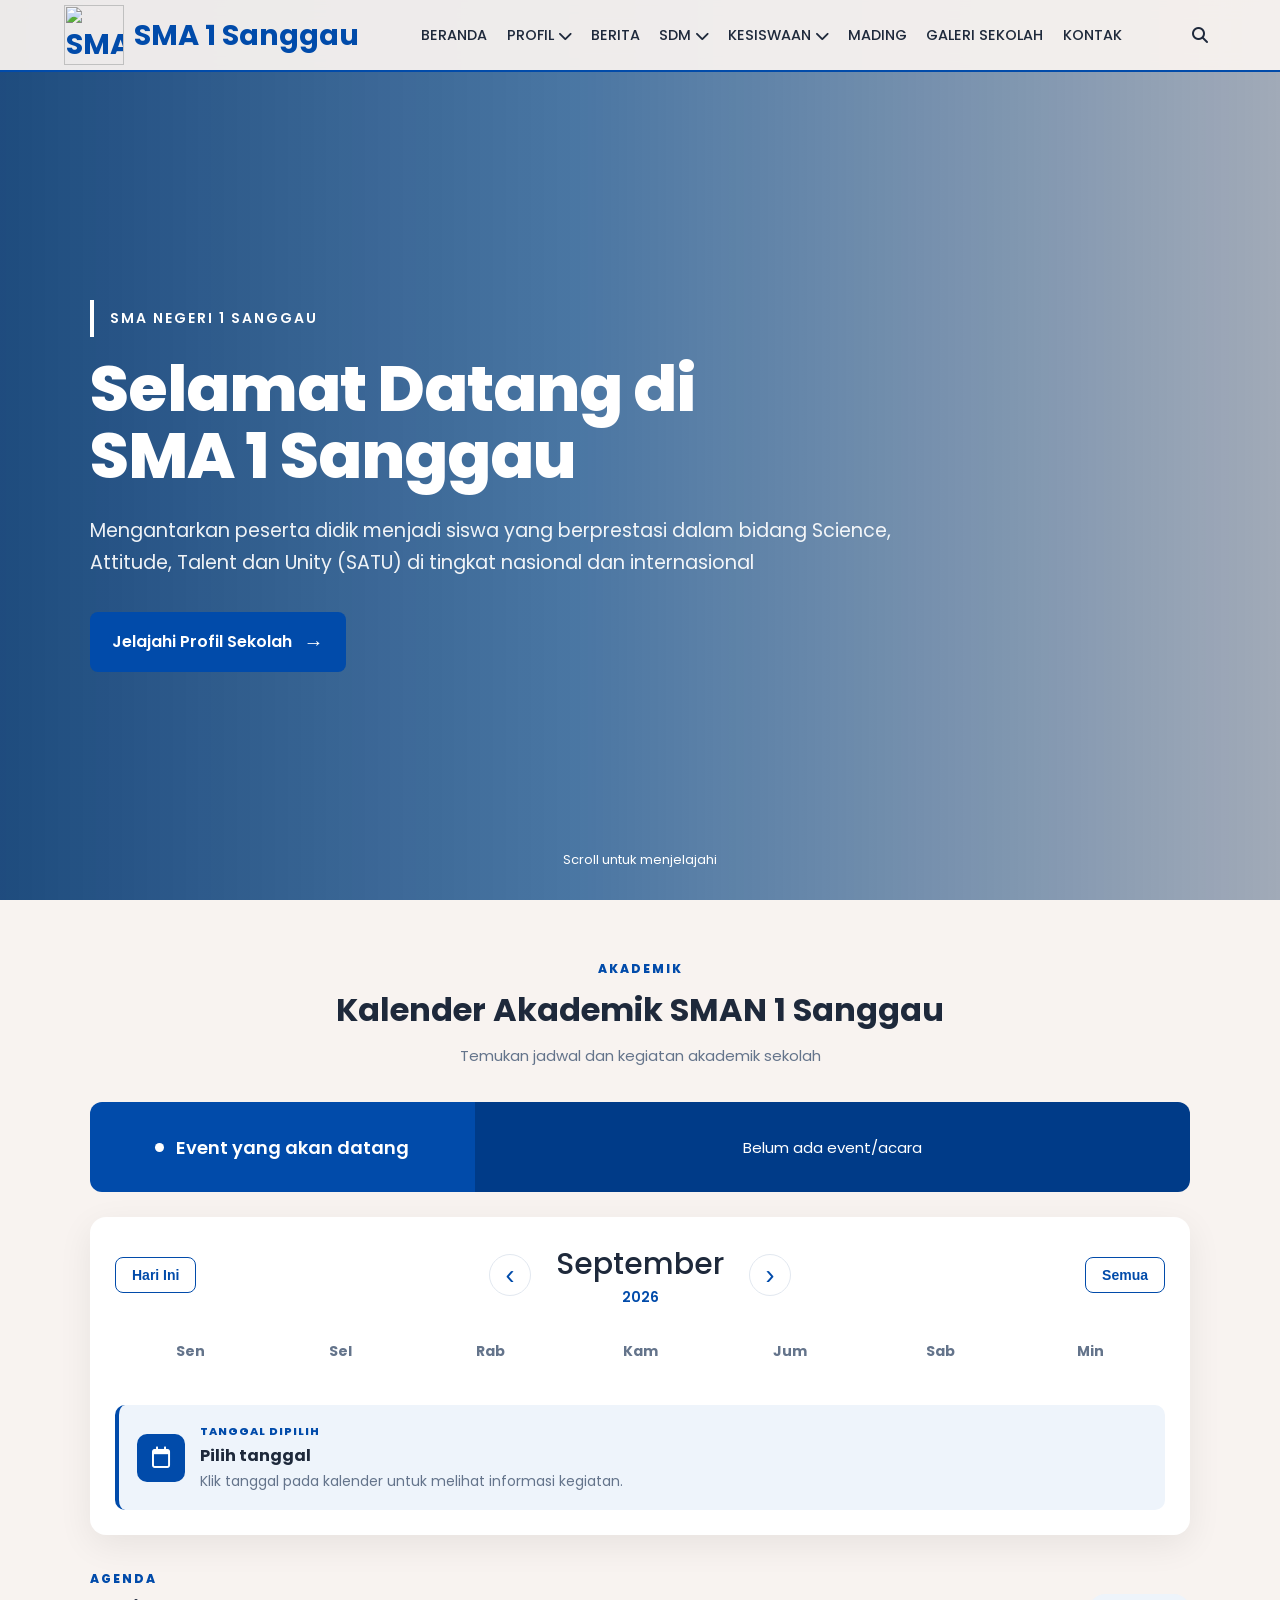
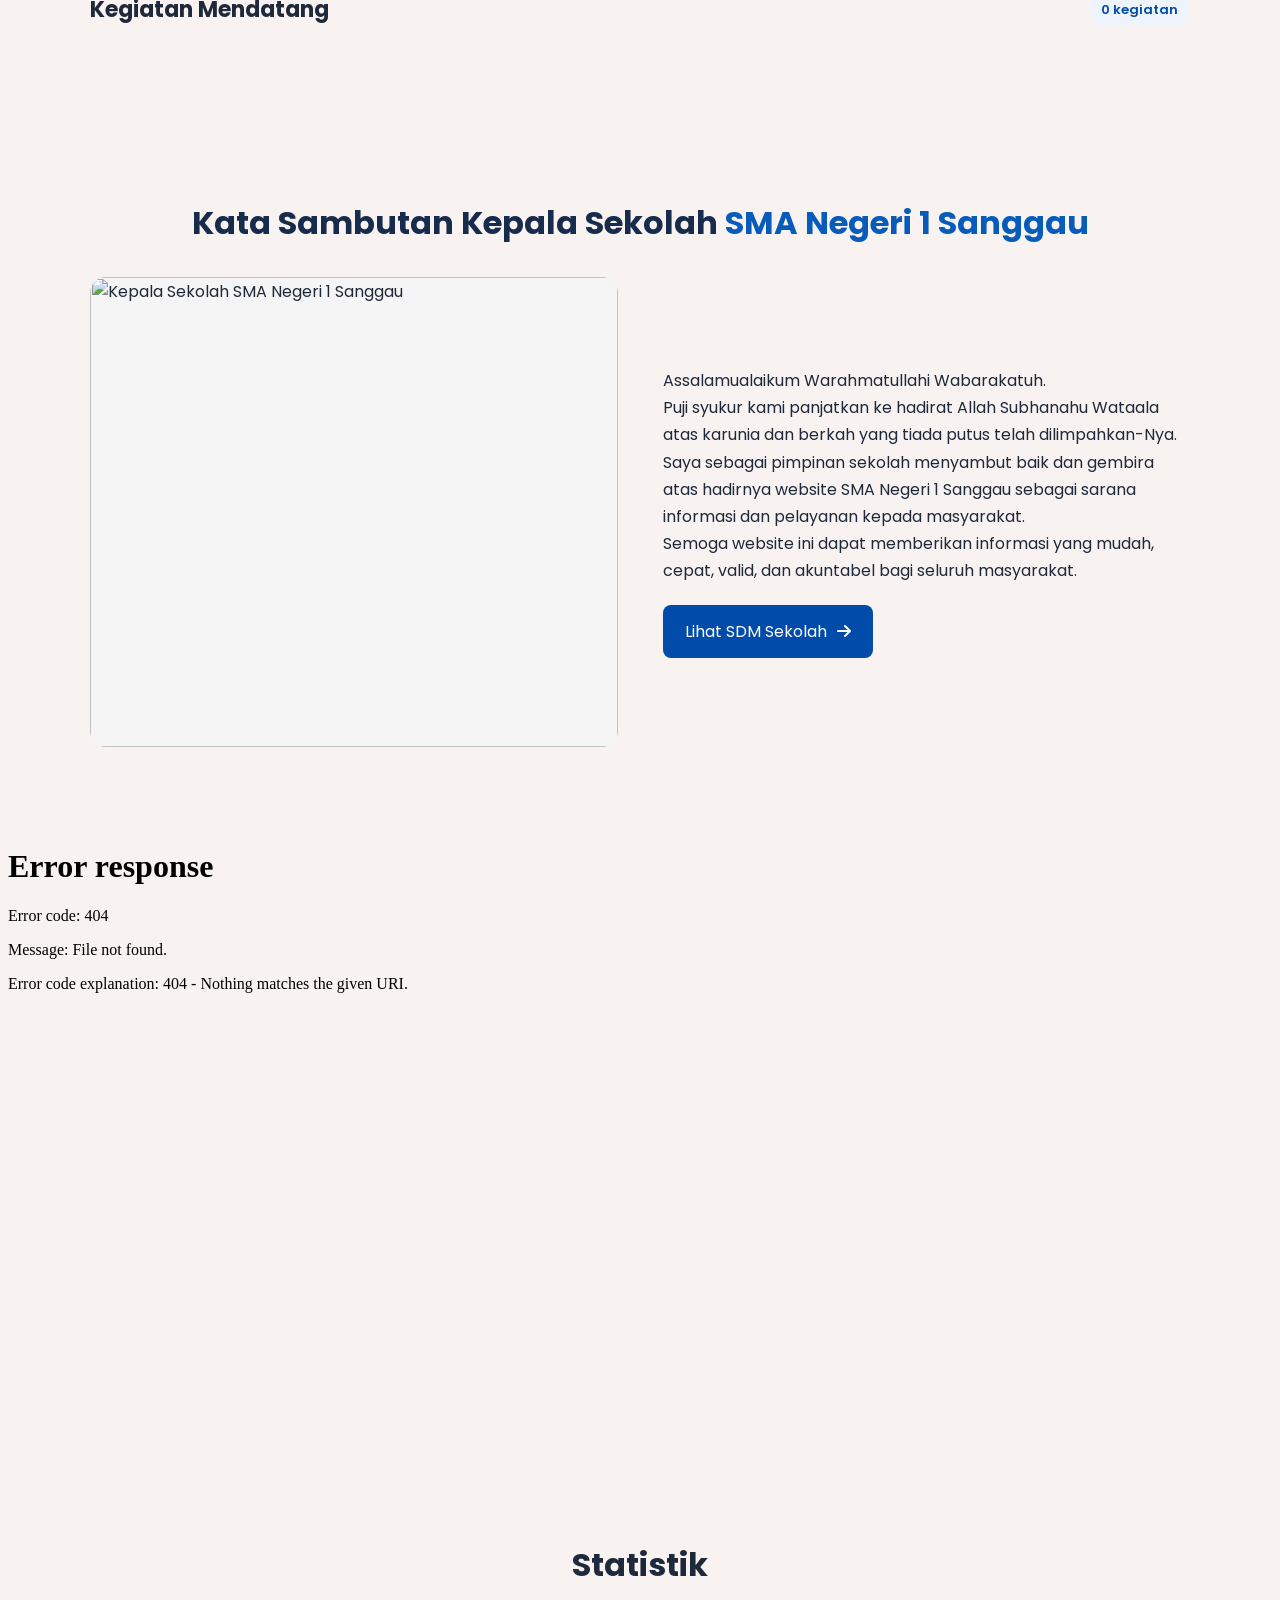
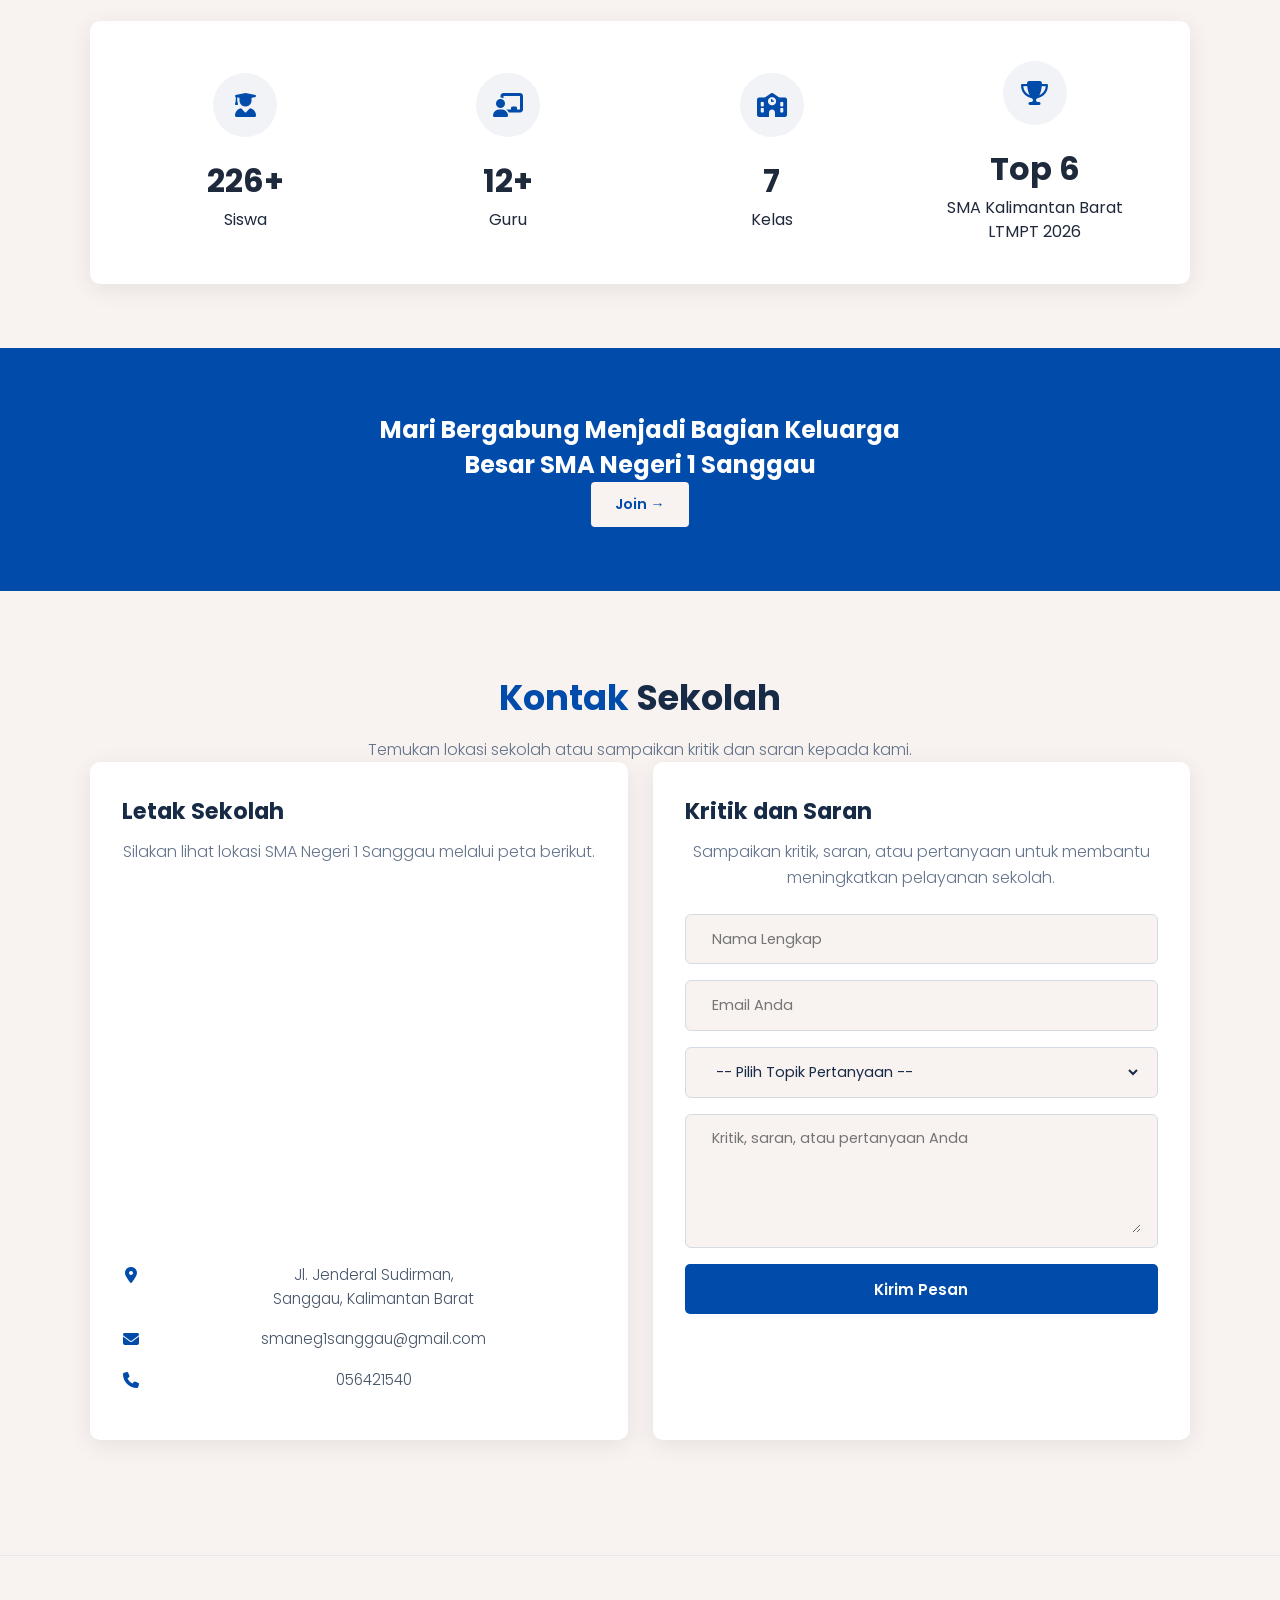
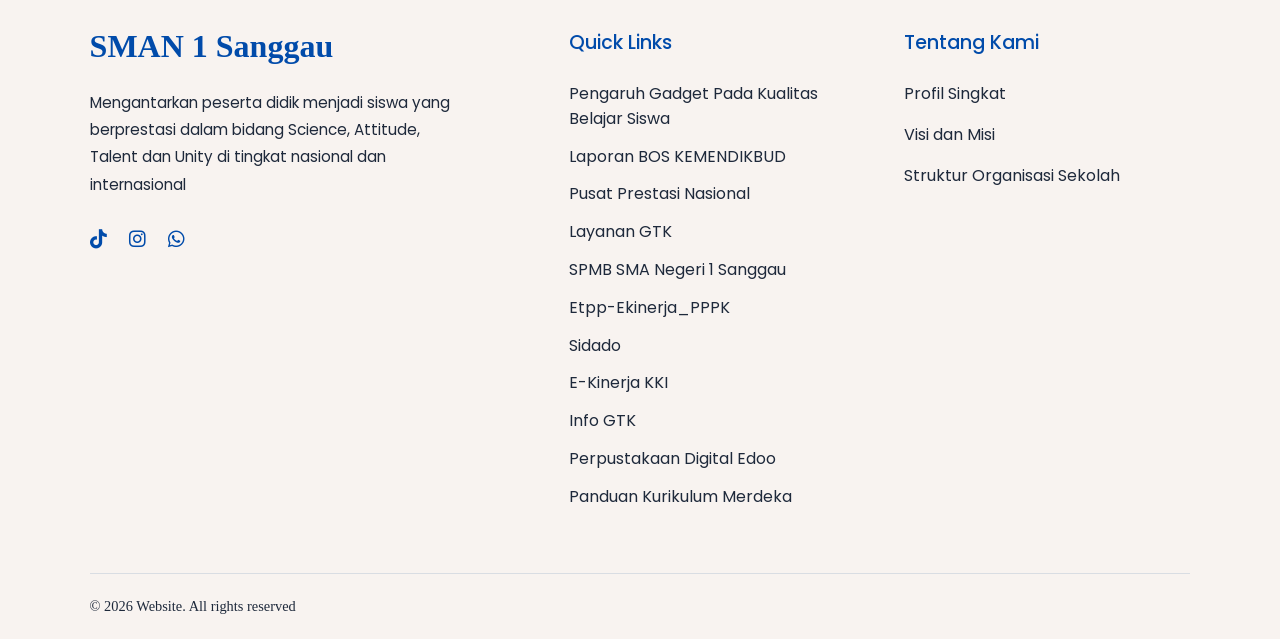
==== index.html @ 88f36544 "Upload website SMA Negeri 1 Sanggau" ====
<html>
<head>
   <title>SMA 1 Sanggau</title>
  <link rel="preconnect" href="https://fonts.googleapis.com">
  <link rel="preconnect" href="https://fonts.gstatic.com" crossorigin>
  <link href="https://fonts.googleapis.com/css2?family=Poppins:wght@300;400;600;700&display=swap" rel="stylesheet">
  <link rel="stylesheet" href="https://cdnjs.cloudflare.com/ajax/libs/font-awesome/6.5.2/css/all.min.css">
  <link rel="stylesheet" href="style.css">
</head>
<body>
  <div id="header-placeholder"></div>
  <section class="hero" id="home">
    <img
      src="https://cdn-sekolah.annibuku.com/30101943/6.jpg"
      alt="SMA Negeri 1 Sanggau"
      class="hero-img"
    >
    <div class="hero-overlay"></div>
    <main class="content">
      <p class="hero-label">SMA NEGERI 1 SANGGAU</p>
      <h1>
        Selamat Datang di
        <span>SMA 1 Sanggau</span>
      </h1>
      <p class="hero-description">
        Mengantarkan peserta didik menjadi siswa yang berprestasi dalam bidang
        Science, Attitude, Talent dan Unity (SATU) di tingkat nasional dan internasional
      </p>
      <a href="profile.html" class="cta">
        <span>Jelajahi Profil Sekolah</span>
        <span class="cta-arrow">→</span>
      </a>
    </main>
    <div class="scroll-indicator">
      <span></span>
      <p>Scroll untuk menjelajahi</p>
    </div>
  </section>
  <section class="academic-section" id="kalender">
    <div class="academic-header">
      <span class="academic-label">AKADEMIK</span>
      <h2>Kalender Akademik SMAN 1 Sanggau</h2>
      <p>
        Temukan jadwal dan kegiatan akademik sekolah
      </p>
    </div>
    <div class="event-bar">
      <div class="event-title">
        <span class="event-dot"></span>
        <span>Event yang akan datang</span>
      </div>
      <div class="event-status" id="eventStatus">
        Belum ada event/acara
      </div>
    </div>
    <div class="calendar-card">
      <div class="calendar-toolbar">
        <button
          type="button"
          class="today-button"
          id="todayButton"
        >
          Hari Ini
        </button>
        <div class="month-navigation">
          <button
            type="button"
            class="month-button"
            id="prevMonth"
            aria-label="Bulan sebelumnya"
          >
            ‹
          </button>
          <div class="month-title">
            <h3 id="namaBulan">September</h3>
            <span id="tahun">2026</span>
          </div>
          <button
            type="button"
            class="month-button"
            id="nextMonth"
            aria-label="Bulan berikutnya"
          >
            ›
          </button>
        </div>
        <button
          type="button"
          class="event-filter-button"
          id="filterButton"
        >
          Semua
        </button>
      </div>
      <div class="filter-menu" id="filterMenu">
        <button
          type="button"
          class="filter-option active"
          data-filter="all"
        >
          Semua
        </button>
        <button
          type="button"
          class="filter-option"
          data-filter="akademik"
        >
          Akademik
        </button>
        <button
          type="button"
          class="filter-option"
          data-filter="ujian"
        >
          Ujian
        </button>
        <button
          type="button"
          class="filter-option"
          data-filter="kegiatan"
        >
          Kegiatan
        </button>
      </div>
      <div class="calendar-week">
        <div>Sen</div>
        <div>Sel</div>
        <div>Rab</div>
        <div>Kam</div>
        <div>Jum</div>
        <div>Sab</div>
        <div>Min</div>
      </div>
      <div id="isiKalender" class="calendar-grid"></div>
      <div id="dateDetail" class="date-detail">
        <div class="detail-icon">
          <i class="fa-regular fa-calendar"></i>
        </div>
        <div class="detail-content">
          <span class="detail-label">
            TANGGAL DIPILIH
          </span>
          <h4 id="detailJudul">
            Pilih tanggal
          </h4>
          <p id="detailIsi">
            Klik tanggal pada kalender untuk melihat informasi kegiatan.
          </p>
        </div>
      </div>
    </div>
    <div class="event-list-wrapper">
      <div class="event-list-header">
        <div>
          <span class="academic-label">
            AGENDA
          </span>
          <h3>
            Kegiatan Mendatang
          </h3>
        </div>
        <span
          id="eventCount"
          class="event-count"
        >
          0 kegiatan
        </span>
      </div>
      <div
        id="eventList"
        class="event-list"
      ></div>
    </div>
  </section>
  <section class="sambutan-section" id="sambutan">
    <div class="container">
      <h2 class="section-title">
        Kata Sambutan Kepala Sekolah
        <span>SMA Negeri 1 Sanggau</span>
      </h2>
      <div class="sambutan-content">
        <div class="sambutan-image">
          <img
            src="https://www.smanegeri1sanggau.sch.id/upload/imagecache/22371862PakLas-500x685.jpeg"
            alt="Kepala Sekolah SMA Negeri 1 Sanggau"
          >
        </div>
        <div class="sambutan-text">
          <p>
            Assalamualaikum Warahmatullahi Wabarakatuh.
          </p>
          <p>
            Puji syukur kami panjatkan ke hadirat Allah Subhanahu Wataala
            atas karunia dan berkah yang tiada putus telah dilimpahkan-Nya.
          </p>
          <p>
            Saya sebagai pimpinan sekolah menyambut baik dan gembira
            atas hadirnya website SMA Negeri 1 Sanggau sebagai sarana
            informasi dan pelayanan kepada masyarakat.
          </p>
          <p>
            Semoga website ini dapat memberikan informasi yang mudah,
            cepat, valid, dan akuntabel bagi seluruh masyarakat.
          </p>
          <a href="sdm.html" class="btn-sdm">
            Lihat SDM Sekolah
            <i class="fa-solid fa-arrow-right"></i>
          </a>
        </div>
      </div>
    </div>
  </section>
  <section id="berita">
    <iframe
      src="berita.html"
      style="width: 100%; height: 650px; border: none;"
      title="Berita SMA Negeri 1 Sanggau"
    ></iframe>
  </section>
  <section class="statistik" id="statistik">
    <h2>Statistik</h2>
    <div class="statistik-container">
      <div class="statistik-item">
        <div class="statistik-icon">
          <i class="fa-solid fa-user-graduate"></i>
        </div>
        <h3
          class="counter"
          data-target="600"
        >
          0+
        </h3>
        <p>Siswa</p>
      </div>
      <div class="statistik-item">
        <div class="statistik-icon">
          <i class="fa-solid fa-chalkboard-user"></i>
        </div>
        <h3
          class="counter"
          data-target="30"
        >
          0+
        </h3>
        <p>Guru</p>
      </div>
      <div class="statistik-item">
        <div class="statistik-icon">
          <i class="fa-solid fa-school"></i>
        </div>
        <h3
          class="counter"
          data-target="18"
        >
          0
        </h3>
        <p>Kelas</p>
      </div>
      <div class="statistik-item">
        <div class="statistik-icon">
          <i class="fa-solid fa-trophy"></i>
        </div>
        <h3>Top 6</h3>
        <p>
          SMA Kalimantan Barat<br>
          LTMPT 2026
        </p>
      </div>
    </div>
  </section>
  <section class="cta-section">
    <div class="cta-content">
      <h2 class="popup-text" style="color: white; opacity: 0; transform: scale(0.8); transition: all 0.8s ease-out;">Mari Bergabung Menjadi Bagian Keluarga<br>Besar SMA Negeri 1 Sanggau</h2>
      <a
        href="https://spmb-dikbud.kalbarprov.go.id/home"
        target="_blank"
        rel="noopener noreferrer"
        class="cta-button"
      >
        Join →
      </a>
    </div>
  </section>
  <section id="kontak">
    <iframe
      src="kontak.html"
      style="width: 100%; border: none; min-height: 900px;"
      title="Kontak SMA Negeri 1 Sanggau"
    ></iframe>
  </section>
  <div id="footer-placeholder"></div>
  <script src="components.js"></script>
  <script src="script.js"></script>
</body>
</html>
---- style.css ----
:root {
  --primary: #014BAA;
  --primary-hover: #003b88;
  --bg: #F8F3F0;
  --card-bg: #ffffff;
  --text-color: #1e293b;
  --text-muted: #64748b;
  --border: #e2e8f0;
  --soft-primary: #eef4fb;
}
* {
  margin: 0;
  padding: 0;
  box-sizing: border-box;
  outline: none;
  border: none;
  text-decoration: none;
  list-style: none;
}
html {
  scroll-behavior: smooth;
  scroll-padding-top: 90px;
  font-family: "Poppins", sans-serif;
}
body {
  background-color: var(--bg);
  color: var(--text-color);
  font-family: "Poppins", sans-serif;
  overflow-x: hidden;
}
main {
  padding-top: 72px;
}
section {
  scroll-margin-top: 90px;
}
.navbar {
  position: fixed;
  top: 0;
  left: 0;
  right: 0;
  z-index: 9999;
  height: 72px;
  padding: 0 5%;
  display: flex;
  align-items: center;
  justify-content: space-between;
  background-color: rgba(248, 243, 240, 0.95);
  border-bottom: 2px solid var(--primary);
  backdrop-filter: blur(8px);
}
.navbar .navbar-logo {
  display: flex;
  align-items: center;
  gap: 10px;
  color: var(--primary);
  font-size: 1.8rem;
  font-weight: 700;
}
.navbar .navbar-logo img {
  width: auto;
  height: 60px;
  object-fit: contain;
}
.navbar .navbar-logo span {
  color: var(--primary);
  font-style: normal;
}
.navbar .navbar-nav {
  display: flex;
  align-items: center;
}
.navbar .navbar-nav > li {
  position: relative;
}
.navbar .navbar-nav a {
  display: inline-block;
  padding: 0.8rem 0.6rem;
  color: var(--text-color);
  font-size: 0.9rem;
  font-weight: 500;
  transition: 0.2s ease;
}
.navbar .navbar-nav a:hover {
  color: var(--primary);
}
.navbar .navbar-extra a {
  margin: 0 0.5rem;
  color: var(--text-color);
}
.icon-arrow {
  width: 14px;
  height: 14px;
  vertical-align: middle;
}
.dropdown-content {
  position: absolute;
  top: 100%;
  left: 0;
  z-index: 1000;
  min-width: 220px;
  background-color: #ffffff;
  border-top: 3px solid var(--primary);
  border-radius: 6px;
  box-shadow: 0 8px 16px rgba(0, 0, 0, 0.15);
  visibility: hidden;
  opacity: 0;
  transform: translateY(10px);
  transition: all 0.3s ease;
}
.dropdown:hover .dropdown-content {
  visibility: visible;
  opacity: 1;
  transform: translateY(0);
}
.dropdown-content li {
  width: 100%;
}
.dropdown-content a {
  display: block !important;
  width: 100%;
  padding: 10px 16px !important;
  color: var(--text-color);
  font-size: 0.88rem !important;
  text-align: left;
  border-bottom: 1px solid var(--border);
}
.dropdown-content a:hover {
  padding-left: 20px !important;
  background-color: var(--primary);
  color: #ffffff;
}
#hamburger-menu {
  display: none;
}
.hero {
  position: relative;
  min-height: 100vh;
  height: 100vh;
  display: flex;
  align-items: center;
  overflow: hidden;
  color: #ffffff;
}
.hero-img {
  position: absolute;
  inset: -4%;
  z-index: 0;
  width: 108%;
  height: 108%;
  object-fit: cover;
  transform: scale(1.05);
  transition: transform 0.15s ease-out;
  will-change: transform;
}
.hero-overlay {
  position: absolute;
  inset: 0;
  z-index: 1;
  background:
    linear-gradient(
      90deg,
      rgba(0, 52, 110, 0.88) 0%,
      rgba(0, 65, 130, 0.70) 45%,
      rgba(0, 35, 80, 0.35) 100%
    );
}
.hero .content {
  position: relative;
  z-index: 2;
  width: min(900px, 90%);
  margin-left: 7%;
  opacity: 0;
  transform: translateY(35px);
  animation: heroContentShow 1s ease forwards;
  animation-delay: 0.25s;
}
.hero-label {
  display: inline-block;
  margin-bottom: 18px;
  padding: 8px 16px;
  border-left: 4px solid #ffffff;
  font-size: 14px;
  font-weight: 600;
  letter-spacing: 2px;
  opacity: 0;
  transform: translateX(-25px);
  animation: slideRight 0.8s ease forwards;
  animation-delay: 0.3s;
}
.hero h1 {
  max-width: 850px;
  margin: 0;
  font-size: clamp(42px, 5vw, 72px);
  line-height: 1.05;
  font-weight: 800;
  letter-spacing: -1px;
  opacity: 0;
  transform: translateY(25px);
  animation: slideUp 0.9s ease forwards;
  animation-delay: 0.5s;
}
.hero h1 span {
  display: block;
  color: #ffffff;
}
.hero-description {
  max-width: 850px;
  margin-top: 25px;
  margin-bottom: 32px;
  color: rgba(255, 255, 255, 0.92);
  font-size: clamp(16px, 1.5vw, 20px);
  line-height: 1.7;
  opacity: 0;
  transform: translateY(20px);
  animation: slideUp 0.9s ease forwards;
  animation-delay: 0.75s;
}
.cta {
  display: inline-flex;
  align-items: center;
  gap: 12px;
  padding: 15px 22px;
  background: var(--primary);
  color: #ffffff;
  border-radius: 8px;
  font-size: 16px;
  font-weight: 600;
  opacity: 0;
  transform: translateY(20px);
  animation: slideUp 0.9s ease forwards;
  animation-delay: 1s;
  transition:
    transform 0.3s ease,
    background 0.3s ease,
    box-shadow 0.3s ease;
}
.cta:hover {
  background: #ffffff;
  color: var(--primary);
  transform: translateY(-4px);
  box-shadow: 0 12px 30px rgba(0, 0, 0, 0.25);
}
.cta-arrow {
  font-size: 20px;
  transition: transform 0.3s ease;
}
.cta:hover .cta-arrow {
  transform: translateX(6px);
}
.academic-section {
  padding: 60px 7% 80px;
  background: var(--bg);
}
.academic-header {
  margin-bottom: 35px;
  text-align: center;
}
.academic-label {
  display: inline-block;
  color: var(--primary);
  font-size: 12px;
  font-weight: 800;
  letter-spacing: 2px;
}
.academic-header h2 {
  margin: 8px 0 10px;
  color: var(--text-color);
  font-size: 2rem;
  font-weight: 700;
}
.academic-header p {
  margin: 0;
  color: var(--text-muted);
  font-size: 15px;
}
.event-bar {
  display: flex;
  width: 100%;
  min-height: 90px;
  margin-bottom: 25px;
  overflow: hidden;
  border-radius: 12px;
}
.event-title {
  width: 35%;
  display: flex;
  align-items: center;
  justify-content: center;
  gap: 12px;
  background: var(--primary);
  color: #ffffff;
  font-size: 18px;
  font-weight: 600;
}
.event-dot {
  width: 9px;
  height: 9px;
  border-radius: 50%;
  background: #ffffff;
  animation: pulse 1.8s infinite;
}
.event-status {
  flex: 1;
  display: flex;
  align-items: center;
  justify-content: center;
  padding: 15px;
  background: var(--primary-hover);
  color: #ffffff;
  font-size: 15px;
  transition: 0.3s ease;
}
.calendar-card {
  max-width: 1100px;
  margin: auto;
  padding: 25px;
  background: var(--card-bg);
  border-radius: 16px;
  box-shadow: 0 10px 35px rgba(0, 0, 0, 0.07);
}
.calendar-toolbar {
  display: grid;
  grid-template-columns: 1fr auto 1fr;
  align-items: center;
  margin-bottom: 20px;
}
.today-button,
.event-filter-button {
  justify-self: start;
  padding: 9px 16px;
  border: 1px solid var(--primary);
  border-radius: 8px;
  background: #ffffff;
  color: var(--primary);
  font-size: 14px;
  font-weight: 600;
  cursor: pointer;
  transition: 0.25s ease;
}
.event-filter-button {
  justify-self: end;
}
.today-button:hover,
.event-filter-button:hover {
  background: var(--primary);
  color: #ffffff;
  transform: translateY(-2px);
}
.month-navigation {
  display: flex;
  align-items: center;
  justify-content: center;
  gap: 25px;
}
.month-button {
  width: 42px;
  height: 42px;
  border: 1px solid var(--border);
  border-radius: 50%;
  background: #ffffff;
  color: var(--primary);
  font-size: 27px;
  cursor: pointer;
  transition: 0.25s ease;
}
.month-button:hover {
  background: var(--primary);
  color: #ffffff;
  border-color: var(--primary);
  transform: scale(1.08);
}
.month-title {
  min-width: 150px;
  text-align: center;
}
.month-title h3 {
  margin: 0;
  color: var(--text-color);
  font-size: 30px;
  font-weight: 500;
}
.month-title span {
  color: var(--primary);
  font-size: 14px;
  font-weight: 600;
}
.filter-menu {
  display: none;
  justify-content: center;
  gap: 8px;
  margin-bottom: 20px;
  padding: 10px;
  background: var(--soft-primary);
  border-radius: 10px;
}
.filter-menu.show {
  display: flex;
  animation: fadeDown 0.25s ease;
}
.filter-option {
  padding: 7px 14px;
  border-radius: 7px;
  background: transparent;
  color: var(--text-muted);
  cursor: pointer;
  transition: 0.2s ease;
}
.filter-option:hover,
.filter-option.active {
  background: var(--primary);
  color: #ffffff;
}
.calendar-week {
  display: grid;
  grid-template-columns: repeat(7, 1fr);
  margin-bottom: 5px;
}
.calendar-week div {
  padding: 13px 0;
  text-align: center;
  color: var(--text-muted);
  font-size: 14px;
  font-weight: 700;
}
.calendar-grid {
  display: grid;
  grid-template-columns: repeat(7, 1fr);
  transition: opacity 0.2s ease;
}
.calendar-grid.changing {
  opacity: 0;
  transform: translateY(5px);
}
.calendar-day {
  position: relative;
  min-height: 65px;
  display: flex;
  align-items: center;
  justify-content: center;
  border-radius: 10px;
  background: transparent;
  color: var(--text-color);
  font-size: 15px;
  cursor: pointer;
  transition:
    background 0.2s ease,
    color 0.2s ease,
    transform 0.2s ease;
}
.calendar-day:hover {
  background: var(--soft-primary);
  color: var(--primary);
  transform: translateY(-2px);
}
.calendar-day.other-month {
  color: #cbd5e1;
  cursor: default;
}
.calendar-day.other-month:hover {
  background: transparent;
  transform: none;
}
.calendar-day span {
  width: 40px;
  height: 40px;
  display: flex;
  align-items: center;
  justify-content: center;
  border-radius: 50%;
  transition: 0.2s ease;
}
.calendar-day.today span {
  background: var(--primary);
  color: #ffffff;
  font-weight: 700;
  box-shadow: 0 5px 15px rgba(1, 75, 170, 0.25);
}
.calendar-day.selected span {
  outline: 3px solid rgba(1, 75, 170, 0.2);
  background: var(--primary-hover);
  color: #ffffff;
  font-weight: 700;
}
.calendar-day.has-event::after {
  content: "";
  position: absolute;
  bottom: 8px;
  width: 6px;
  height: 6px;
  border-radius: 50%;
  background: var(--primary);
}
.calendar-day.has-event.today::after,
.calendar-day.has-event.selected::after {
  background: #ffffff;
}
.date-detail {
  display: flex;
  align-items: center;
  gap: 15px;
  margin-top: 25px;
  padding: 18px;
  border-left: 4px solid var(--primary);
  border-radius: 10px;
  background: var(--soft-primary);
  transition: 0.3s ease;
}
.detail-icon {
  width: 48px;
  height: 48px;
  flex-shrink: 0;
  display: flex;
  align-items: center;
  justify-content: center;
  border-radius: 10px;
  background: var(--primary);
  color: #ffffff;
  font-size: 21px;
}
.detail-label {
  color: var(--primary);
  font-size: 11px;
  font-weight: 800;
  letter-spacing: 1px;
}
.detail-content h4 {
  margin: 3px 0;
  color: var(--text-color);
  font-size: 16px;
}
.detail-content p {
  margin: 0;
  color: var(--text-muted);
  font-size: 14px;
}
.event-list-wrapper {
  max-width: 1100px;
  margin: 35px auto 0;
}
.event-list-header {
  display: flex;
  align-items: end;
  justify-content: space-between;
  margin-bottom: 18px;
}
.event-list-header h3 {
  margin: 5px 0 0;
  color: var(--text-color);
  font-size: 22px;
}
.event-count {
  padding: 6px 12px;
  border-radius: 20px;
  background: var(--soft-primary);
  color: var(--primary);
  font-size: 13px;
  font-weight: 600;
}
.event-list {
  display: grid;
  grid-template-columns: repeat(2, minmax(0, 1fr));
  gap: 15px;
}
.event-item {
  display: flex;
  gap: 15px;
  padding: 17px;
  border: 1px solid var(--border);
  border-radius: 12px;
  background: #ffffff;
  cursor: pointer;
  transition:
    transform 0.25s ease,
    box-shadow 0.25s ease,
    border-color 0.25s ease;
}
.event-item:hover {
  transform: translateY(-4px);
  border-color: var(--primary);
  box-shadow: 0 8px 22px rgba(0, 0, 0, 0.08);
}
.event-date {
  width: 55px;
  height: 55px;
  flex-shrink: 0;
  display: flex;
  flex-direction: column;
  align-items: center;
  justify-content: center;
  border-radius: 10px;
  background: var(--primary);
  color: #ffffff;
}
.event-date strong {
  font-size: 19px;
}
.event-date small {
  font-size: 10px;
}
.event-info h4 {
  margin: 0 0 5px;
  color: var(--text-color);
  font-size: 15px;
}
.event-info p {
  margin: 0;
  color: var(--text-muted);
  font-size: 13px;
  line-height: 1.5;
}
.event-category {
  display: inline-block;
  margin-top: 7px;
  padding: 3px 8px;
  border-radius: 5px;
  background: var(--soft-primary);
  color: var(--primary);
  font-size: 10px;
  font-weight: 700;
  text-transform: uppercase;
}
.no-event {
  grid-column: 1 / -1;
  padding: 35px;
  text-align: center;
  color: var(--text-muted);
  border: 1px dashed var(--border);
  border-radius: 10px;
}
.about,
.menu,
.kontak,
.table-section {
  padding: 7rem 7% 2rem;
}
.about h2,
.menu h2,
.kontak h2,
.table-section h2 {
  margin-bottom: 1rem;
  text-align: center;
  font-size: 2.4rem;
}
.about h2 span,
.menu h2 span,
.kontak h2 span,
.table-section h2 span {
  color: var(--primary);
}
.section-title {
  margin: 0 0 35px;
  color: #172b4d;
  font-size: 32px;
  font-weight: 700;
  line-height: 1.2;
  text-align: center;
}
.section-title span {
  color: #075bbb;
}
.section-subtitle,
.menu p,
.kontak p {
  max-width: 35rem;
  margin: auto;
  text-align: center;
  font-weight: 300;
}
.about .row {
  display: flex;
  align-items: center;
  gap: 2rem;
  margin-top: 2rem;
}
.about .row .about-img {
  flex: 1 1 40rem;
}
.about .row .about-img img {
  width: 100%;
  border-radius: 10px;
}
.about .row .content {
  flex: 1 1 40rem;
}
.about .row .content h3 {
  margin-bottom: 1rem;
  font-size: 1.6rem;
}
.about .row .content p {
  margin-bottom: 0.8rem;
  font-size: 1rem;
  font-weight: 300;
  line-height: 1.6;
}
.berita {
  padding: 4rem 7%;
  overflow: hidden;
  background-color: var(--bg);
}
.berita h2 {
  margin-bottom: 3rem;
  color: #172a46;
  font-size: 2rem;
  text-align: center;
}
.berita-wrapper {
  max-width: 1080px;
  margin: auto;
  overflow: hidden;
}
.berita-slider {
  display: flex;
  gap: 22px;
  transition: transform 0.8s ease;
}
.berita-card {
  flex: 0 0 calc((100% - 44px) / 3);
  min-height: 420px;
  overflow: hidden;
  background-color: #ffffff;
  border-radius: 5px;
}
.berita-image {
  width: 100%;
  height: 250px;
  overflow: hidden;
  background-color: #e5e7eb;
}
.berita-image img {
  width: 100%;
  height: 100%;
  object-fit: cover;
}
.berita-content {
  padding: 1.2rem;
}
.berita-content h3 {
  margin: 0 0 0.7rem;
  color: #172a46;
  font-size: 1.2rem;
}
.berita-content p {
  margin-bottom: 1rem;
  color: #555;
  line-height: 1.6;
}
.berita-content a {
  color: #172a46;
  font-weight: 600;
}
.statistik {
  padding: 4rem 7%;
  overflow: hidden;
  background-color: var(--bg);
}
.statistik > h2 {
  margin-bottom: 2rem;
  color: var(--text-color);
  font-size: 2rem;
  text-align: center;
}
.statistik-container {
  max-width: 1110px;
  margin: auto;
  padding: 1.5rem;
  display: flex;
  align-items: center;
  justify-content: space-around;
  text-align: center;
  background-color: var(--card-bg);
  border-radius: 10px;
  box-shadow: 0 5px 25px rgba(0, 0, 0, 0.08);
  animation: statistikMasuk 0.8s ease;
}
.statistik-item {
  flex: 1;
  padding: 1rem;
  border-radius: 10px;
  animation: statistikNaikTurun 4s ease-in-out infinite;
  transition:
    transform 0.4s ease,
    background-color 0.4s ease,
    box-shadow 0.4s ease;
}
.statistik-item:nth-child(1) {
  animation-delay: 0s;
}
.statistik-item:nth-child(2) {
  animation-delay: 0.3s;
}
.statistik-item:nth-child(3) {
  animation-delay: 0.6s;
}
.statistik-item:nth-child(4) {
  animation-delay: 0.9s;
}
.statistik-item:hover {
  transform: translateY(-10px) scale(1.03);
  background-color: #f8fafc;
  box-shadow: 0 8px 20px rgba(1, 75, 170, 0.12);
}
.statistik-icon {
  width: 64px;
  height: 64px;
  margin: 0 auto 1.2rem;
  display: flex;
  align-items: center;
  justify-content: center;
  border-radius: 50%;
  background-color: #f1f3f6;
  color: var(--primary);
  font-size: 1.5rem;
  transition:
    background-color 0.4s ease,
    color 0.4s ease,
    transform 0.4s ease;
}
.statistik-item:hover .statistik-icon {
  background-color: var(--primary);
  color: #ffffff;
  transform: rotate(8deg) scale(1.1);
}
.statistik-item h3 {
  margin-bottom: 0.2rem;
  color: var(--text-color);
  font-size: 2rem;
  transition:
    color 0.3s ease,
    transform 0.3s ease;
}
.statistik-item:hover h3 {
  color: var(--primary);
  transform: scale(1.08);
}
.statistik-item p {
  margin: 0;
  color: var(--text-color);
  font-size: 1rem;
  line-height: 1.5;
}
.cta-section {
  position: relative;
  padding: 4rem 7%;
  overflow: hidden;
  background-color: var(--primary);
  text-align: center;
  opacity: 0;
  transform: scale(0.85);
  transition:
    opacity 0.6s ease,
    transform 0.7s ease;
}
.cta-section.show {
  opacity: 1;
  transform: scale(1);
}
.cta-content {
  position: relative;
  z-index: 2;
}
.cta-button {
  display: inline-flex;
  align-items: center;
  gap: 7px;
  padding: 0.75rem 1.5rem;
  background-color: var(--bg);
  color: var(--primary);
  border-radius: 4px;
  font-size: 0.9rem;
  font-weight: 600;
  transition:
    background-color 0.3s ease,
    color 0.3s ease,
    transform 0.3s ease,
    box-shadow 0.3s ease;
}
.cta-button:hover {
  background-color: var(--primary-hover);
  color: #ffffff;
  transform: translateY(-3px);
  box-shadow: 0 8px 20px rgba(0, 0, 0, 0.2);
}
.table-container {
  margin-top: 2rem;
  overflow-x: auto;
}
.data-table {
  width: 100%;
  overflow: hidden;
  border-collapse: collapse;
  border-radius: 8px;
  background-color: #ffffff;
}
.data-table th {
  padding: 12px;
  background-color: var(--primary);
  color: #ffffff;
  font-size: 1rem;
}
.data-table td {
  padding: 10px;
  border: 1px solid var(--border);
  font-size: 0.95rem;
}
.menu .row {
  display: flex;
  flex-wrap: wrap;
  justify-content: center;
  gap: 1.5rem;
  margin-top: 2rem;
}
.menu .row .menu-card {
  width: 19rem;
  padding: 1.2rem;
  text-align: center;
  background-color: #ffffff;
  border-radius: 10px;
  box-shadow: 0 4px 12px rgba(0, 0, 0, 0.08);
}
.menu .row .menu-card .menu-card-img {
  width: 100%;
  height: 12rem;
  object-fit: cover;
  border-radius: 8px;
}
.menu .row .menu-card .menu-card-title {
  margin-top: 1rem;
  font-size: 1.2rem;
}
.menu .row .menu-card .menu-card-price {
  margin-top: 0.4rem;
  color: var(--text-muted);
  font-size: 0.85rem;
}
.sambutan-section,
.sdm-section {
  padding: 80px 7%;
}
.sambutan-content {
  display: grid;
  grid-template-columns: 1fr 1fr;
  gap: 45px;
  align-items: center;
}
.sambutan-image {
  width: 100%;
  height: 470px;
  display: flex;
  align-items: center;
  justify-content: center;
  overflow: hidden;
  background: #f5f5f5;
  border-radius: 16px;
}
.sambutan-image img {
  width: 100%;
  height: 100%;
  display: block;
  object-fit: contain;
  object-position: center;
  transition: transform 0.5s ease;
}
.sambutan-image:hover img {
  transform: scale(1.02);
}
.sambutan-text {
  display: flex;
  flex-direction: column;
  justify-content: center;
  align-self: center;
  line-height: 1.7;
}
.btn-sdm {
  display: inline-flex;
  align-items: center;
  gap: 10px;
  width: fit-content;
  margin-top: 20px;
  padding: 13px 22px;
  background: var(--primary);
  color: #ffffff;
  border-radius: 8px;
  transition: 0.3s ease;
}
.btn-sdm:hover {
  background: var(--primary-hover);
  transform: translateX(5px);
}
.sdm-section {
  padding: 75px 7%;
  overflow: hidden;
}
.section-description {
  max-width: 700px;
  margin: 0 auto 38px;
  color: var(--text-muted);
  font-size: 15px;
  line-height: 1.7;
  text-align: center;
}


.filter-btn:hover,
.filter-btn.active {
  background: var(--primary);
  border-color: var(--primary);
  color: #ffffff;
}
.sdm-card {
  flex: 0 0 calc((100% - 44px) / 3);
  min-width: 0;
  overflow: hidden;
  background: #ffffff;
  border: 1px solid #e8eaf0;
  border-radius: 16px;
  box-shadow: 0 8px 24px rgba(23, 43, 77, 0.08);
  transition:
    transform 0.3s ease,
    box-shadow 0.3s ease;
}
.sdm-card:hover {
  transform: translateY(-5px);
  box-shadow: 0 14px 30px rgba(23, 43, 77, 0.12);
}
.sdm-photo {
  height: 290px;
  display: flex;
  align-items: center;
  justify-content: center;
  overflow: hidden;
  background: #eef2f7;
}
.sdm-photo img {
  width: 100%;
  height: 100%;
  display: block;
  object-fit: cover;
  object-position: center top;
}
.placeholder-photo {
  width: 100%;
  height: 100%;
  display: flex;
  align-items: center;
  justify-content: center;
  background: var(--soft-primary);
  color: var(--primary);
  font-size: 54px;
}
.sdm-info {
  padding: 20px;
  text-align: center;
}
.sdm-role {
  display: inline-block;
  margin-bottom: 7px;
  color: var(--primary);
  font-size: 12px;
  font-weight: 600;
}
.sdm-info h3 {
  margin-bottom: 5px;
  color: #172b4d;
  font-size: 18px;
}
.sdm-info p {
  color: var(--text-muted);
  font-size: 13px;
  line-height: 1.5;
}

.carousel-btn:hover {
  background: var(--primary-hover);
  transform: translateY(-50%) scale(1.05);
}
.carousel-prev {
  left: -22px;
}
.carousel-next {
  right: -22px;
}

.dot {
  width: 8px;
  height: 8px;
  border-radius: 50%;
  background: #c8d0dc;
  cursor: pointer;
  transition: 0.25s;
}
.dot.active {
  width: 24px;
  border-radius: 10px;
  background: var(--primary);
}

.kontak {
  padding: 5rem 7%;
  background-color: var(--bg);
}
.kontak h2 {
  margin-bottom: 0.8rem;
  color: #172a46;
  font-size: 2.2rem;
  text-align: center;
}
.kontak h2 span {
  color: var(--primary);
}
.kontak-subtitle {
  margin-bottom: 3rem;
  color: var(--text-muted);
  font-size: 1rem;
  text-align: center;
}
.kontak-container {
  max-width: 1100px;
  margin: auto;
  display: grid;
  grid-template-columns: 1fr 1fr;
  gap: 25px;
}
.kontak-box {
  padding: 2rem;
  background-color: #ffffff;
  border-radius: 10px;
  box-shadow: 0 5px 25px rgba(0, 0, 0, 0.08);
}
.kontak-box h3 {
  margin-bottom: 0.7rem;
  color: #172a46;
  font-size: 1.4rem;
}
.kontak-box > p {
  margin-bottom: 1.5rem;
  color: var(--text-muted);
  line-height: 1.6;
}
.map {
  width: 100%;
  height: 350px;
  border: 0;
  border-radius: 8px;
}
.alamat-sekolah {
  margin-top: 1rem;
  color: #475569;
  line-height: 1.6;
}
.alamat-sekolah i {
  margin-right: 8px;
  color: var(--primary);
}
.info-sekolah {
  margin-top: 1.5rem;
}
.info-sekolah p {
  display: flex;
  align-items: flex-start;
  gap: 12px;
  margin-bottom: 1rem;
  color: #475569;
  font-size: 0.95rem;
  line-height: 1.6;
}
.info-sekolah i {
  width: 18px;
  margin-top: 4px;
  color: var(--primary);
  font-size: 1rem;
}
.info-sekolah span {
  flex: 1;
}
.kontak-box form {
  width: 100%;
}
.input-group {
  display: flex;
  align-items: center;
  gap: 10px;
  margin-bottom: 1rem;
  padding: 0.85rem 1rem;
  background-color: var(--bg);
  border: 1px solid #d5dbe2;
  border-radius: 6px;
}
.input-group i {
  flex-shrink: 0;
  color: var(--primary);
}
.input-group input,
.input-group select,
.input-group textarea {
  width: 100%;
  background: transparent;
  color: #172a46;
  font-family: "Poppins", sans-serif;
  font-size: 0.9rem;
}
.input-group textarea {
  resize: vertical;
}
.input-group:focus-within {
  border-color: var(--primary);
}
.kontak .btn {
  width: 100%;
  padding: 0.85rem;
  background-color: var(--primary);
  color: #ffffff;
  border-radius: 5px;
  font-family: "Poppins", sans-serif;
  font-size: 0.95rem;
  font-weight: 600;
  cursor: pointer;
  transition: 0.3s ease;
}
.kontak .btn:hover {
  background-color: var(--primary-hover);
}
footer {
  margin-top: 4rem;
  padding: 2rem 0;
  background-color: var(--primary);
  text-align: center;
}
footer .socials a {
  margin: 0.5rem;
  color: #ffffff;
}
footer .links a {
  padding: 0.5rem 1rem;
  color: #ffffff;
  font-size: 0.9rem;
}
footer .credit {
  margin-top: 1rem;
  color: #ffffff;
  font-size: 0.85rem;
}
footer .credit a {
  color: var(--bg);
  font-weight: 700;
}
.profile-page {
  width: 100%;
  min-height: 100vh;
  padding-top: 110px;
  padding-bottom: 60px;
  background-color: var(--bg);
}
.profile-section,
.profile-section-card {
  width: 100%;
  padding: 80px 6%;
  scroll-margin-top: 90px;
}
.profile-section-title {
  max-width: 850px;
  margin: 0 auto 45px;
  text-align: center;
}
.profile-section-title .academic-label {
  display: inline-block;
  margin-bottom: 10px;
}
.profile-section-title h2 {
  margin: 0 0 12px;
  color: #172b4d;
  font-size: 2rem;
  font-weight: 700;
  line-height: 1.3;
}
.profile-section-title p {
  max-width: 720px;
  margin: 0 auto;
  color: var(--text-muted);
  font-size: 0.95rem;
  line-height: 1.7;
}
.profile-grid-2 {
  width: 100%;
  max-width: 1250px;
  margin: auto;
  display: grid;
  grid-template-columns: 1fr 1fr;
  gap: 35px;
  align-items: start;
}
.profile-image-card {
  position: relative;
  width: 100%;
  overflow: hidden;
  background: var(--card-bg);
  border: 1px solid var(--border);
  border-radius: 20px;
  box-shadow: 0 12px 35px rgba(15, 23, 42, 0.08);
  cursor: pointer;
}
.profile-image-card img {
  width: 100%;
  height: 390px;
  display: block;
  object-fit: cover;
  transition: transform 0.5s ease;
}
.profile-image-card:hover img {
  transform: scale(1.04);
}
.profile-image-overlay {
  position: absolute;
  left: 0;
  right: 0;
  bottom: 0;
  padding: 22px;
  display: flex;
  align-items: flex-end;
  justify-content: space-between;
  gap: 15px;
  color: #ffffff;
  background: linear-gradient(
    transparent,
    rgba(0, 0, 0, 0.82)
  );
}
.profile-image-overlay strong {
  display: block;
  margin-bottom: 5px;
  font-size: 1.05rem;
}
.profile-image-overlay span {
  font-size: 0.85rem;
  opacity: 0.9;
}
.zoom-hint {
  flex-shrink: 0;
  white-space: nowrap;
}
.profile-quick-metrics {
  display: grid;
  grid-template-columns: 1fr 1fr;
  gap: 14px;
  margin-top: 18px;
}
.profile-metric-box {
  min-height: 90px;
  padding: 17px;
  display: flex;
  align-items: center;
  gap: 13px;
  background: var(--card-bg);
  border: 1px solid var(--border);
  border-radius: 14px;
  transition: 0.3s ease;
}
.profile-metric-box:hover {
  transform: translateY(-4px);
  border-color: rgba(1, 75, 170, 0.25);
  box-shadow: 0 10px 25px rgba(15, 23, 42, 0.07);
}
.profile-metric-icon {
  width: 42px;
  height: 42px;
  flex-shrink: 0;
  display: flex;
  align-items: center;
  justify-content: center;
  border-radius: 12px;
  background: var(--soft-primary);
  color: var(--primary);
}
.profile-metric-info h4 {
  margin-bottom: 4px;
  color: #172b4d;
  font-size: 0.9rem;
}
.profile-metric-info p {
  color: var(--text-muted);
  font-size: 0.78rem;
  line-height: 1.4;
}
.profile-data-card {
  overflow: hidden;
  background: var(--card-bg);
  border: 1px solid var(--border);
  border-radius: 20px;
  box-shadow: 0 12px 35px rgba(15, 23, 42, 0.07);
}
.profile-data-header {
  padding: 24px;
  border-bottom: 1px solid var(--border);
}
.profile-data-header h3 {
  margin-bottom: 18px;
  color: #172b4d;
  font-size: 1.15rem;
}
.profile-data-header h3 i {
  margin-right: 7px;
  color: var(--primary);
}
.profile-search-box {
  position: relative;
}
.profile-search-box i {
  position: absolute;
  top: 50%;
  left: 14px;
  color: var(--text-muted);
  transform: translateY(-50%);
}
.profile-search-box input {
  width: 100%;
  height: 42px;
  padding: 0 15px 0 40px;
  border: 1px solid var(--border);
  border-radius: 10px;
  outline: none;
  color: var(--text-color);
  background: #ffffff;
  font-family: inherit;
}
.profile-search-box input:focus {
  border-color: var(--primary);
}
.profile-table-wrapper {
  width: 100%;
  overflow-x: auto;
}
.profile-table {
  width: 100%;
  border-collapse: collapse;
}
.profile-table th,
.profile-table td {
  padding: 15px 20px;
  border-bottom: 1px solid var(--border);
  text-align: left;
  vertical-align: middle;
}
.profile-table th {
  width: 42%;
  background: #fafbfc;
  color: #475569;
  font-size: 0.82rem;
  font-weight: 600;
}
.profile-table td {
  color: var(--text-color);
  font-size: 0.88rem;
  line-height: 1.6;
}
.profile-table tr:last-child th,
.profile-table tr:last-child td {
  border-bottom: none;
}
.profile-code {
  display: inline-block;
  margin-right: 8px;
  color: var(--primary);
  font-family: monospace;
  font-size: 1rem;
  font-weight: 700;
}
.profile-copy-btn {
  padding: 5px 9px;
  border: 1px solid var(--border);
  border-radius: 7px;
  background: #ffffff;
  color: var(--primary);
  cursor: pointer;
  font-size: 0.75rem;
  transition: 0.2s ease;
}
.profile-copy-btn:hover {
  border-color: var(--primary);
  background: var(--soft-primary);
}
.school-status {
  display: inline-block;
  padding: 3px 11px;
  border-radius: 20px;
  background: rgba(22, 163, 74, 0.12);
  color: #15803d;
  font-size: 0.8rem;
  font-weight: 600;
}
.table-no-result {
  display: none;
}
.table-no-result td {
  padding: 30px;
  color: var(--text-muted);
  text-align: center;
}
.table-no-result i {
  display: block;
  margin-bottom: 8px;
  font-size: 1.5rem;
}
.satu-container {
  margin-top: 25px;
}
.satu-label {
  margin-bottom: 12px;
  color: #475569;
  font-size: 0.88rem;
  font-weight: 600;
}
.satu-label i {
  margin-right: 5px;
  color: #eab308;
}
.satu-buttons {
  display: grid;
  grid-template-columns: repeat(4, 1fr);
  gap: 10px;
}
.satu-btn {
  padding: 14px 8px;
  border: 1px solid var(--border);
  border-radius: 12px;
  background: #ffffff;
  cursor: pointer;
  transition: 0.3s ease;
}
.satu-btn:hover,
.satu-btn.active {
  border-color: var(--primary);
  background: var(--primary);
  transform: translateY(-3px);
}
.satu-letter {
  display: block;
  margin-bottom: 3px;
  color: var(--primary);
  font-size: 1.3rem;
  font-weight: 800;
}
.satu-word {
  color: #475569;
  font-size: 0.75rem;
  font-weight: 600;
}
.satu-btn:hover .satu-letter,
.satu-btn.active .satu-letter {
  color: #ffffff;
}
.satu-btn:hover .satu-word,
.satu-btn.active .satu-word {
  color: rgba(255, 255, 255, 0.9);
}
.satu-content-card {
  margin-top: 15px;
  padding: 20px;
  display: flex;
  align-items: flex-start;
  gap: 15px;
  border: 1px solid rgba(1, 75, 170, 0.15);
  border-radius: 15px;
  background: var(--soft-primary);
}
.satu-content-card > i {
  margin-top: 3px;
  color: var(--primary);
  font-size: 1.5rem;
}
.satu-content-card h4 {
  margin-bottom: 5px;
  color: #1e293b;
  font-size: 1rem;
}
.satu-content-card h4 span {
  font-weight: 500;
}
.satu-content-card p {
  color: #475569;
  font-size: 0.88rem;
  line-height: 1.7;
}
.profile-visi-box {
  position: relative;
  margin-bottom: 25px;
  padding: 30px;
  overflow: hidden;
  border-radius: 18px;
  background: var(--primary);
  color: #ffffff;
}
.profile-visi-box .quote-icon {
  position: absolute;
  top: 15px;
  right: 20px;
  opacity: 0.15;
  font-size: 4rem;
}
.profile-visi-box h3 {
  position: relative;
  margin-bottom: 15px;
  font-size: 1.2rem;
}
.profile-visi-box h3 i {
  margin-right: 7px;
}
.profile-visi-box p {
  position: relative;
  font-size: 0.92rem;
  line-height: 1.8;
}
.misi-wrapper {
  margin-top: 25px;
}
.misi-title {
  display: flex;
  align-items: center;
  gap: 8px;
  margin-bottom: 15px;
  color: #1e293b;
  font-size: 1.3rem;
}
.misi-title i {
  color: var(--primary);
}
.misi-list {
  display: grid;
  gap: 12px;
}
.misi-card {
  display: flex;
  align-items: flex-start;
  gap: 13px;
  padding: 15px;
  border: 1px solid var(--border);
  border-radius: 12px;
  background: #ffffff;
  transition: 0.3s ease;
}
.misi-card:hover {
  transform: translateX(5px);
  border-color: rgba(1, 75, 170, 0.25);
  box-shadow: 0 7px 20px rgba(15, 23, 42, 0.06);
}
.misi-number {
  width: 30px;
  height: 30px;
  flex-shrink: 0;
  display: flex;
  align-items: center;
  justify-content: center;
  border-radius: 50%;
  background: var(--primary);
  color: #ffffff;
  font-size: 0.8rem;
  font-weight: 700;
}
.misi-text {
  color: #475569;
  font-size: 0.87rem;
  line-height: 1.65;
}
.org-toolbar {
  max-width: 1250px;
  margin: 0 auto 25px;
  display: flex;
  align-items: center;
  justify-content: space-between;
  gap: 20px;
  flex-wrap: wrap;
}
.org-filter-group {
  display: flex;
  gap: 8px;
  flex-wrap: wrap;
}
.org-filter-btn {
  padding: 9px 14px;
  border: 1px solid var(--border);
  border-radius: 9px;
  background: #ffffff;
  color: #475569;
  cursor: pointer;
  font-size: 0.78rem;
  transition: 0.25s ease;
}
.org-filter-btn:hover,
.org-filter-btn.active {
  border-color: var(--primary);
  background: var(--primary);
  color: #ffffff;
}
.org-zoom-controls {
  display: flex;
  align-items: center;
  gap: 6px;
}
.zoom-label {
  margin-right: 4px;
  color: var(--text-muted);
  font-size: 0.82rem;
  font-weight: 500;
}
.org-zoom-btn {
  width: 36px;
  height: 36px;
  display: flex;
  align-items: center;
  justify-content: center;
  border: 1px solid var(--border);
  border-radius: 8px;
  background: #ffffff;
  color: #475569;
  cursor: pointer;
  transition: 0.2s ease;
}
.org-zoom-btn:hover {
  border-color: var(--primary);
  background: var(--soft-primary);
  color: var(--primary);
}
.org-img-viewport {
  width: 100%;
  max-width: 1250px;
  height: 650px;
  margin: 0 auto 35px;
  padding: 20px;
  display: flex;
  align-items: flex-start;
  justify-content: flex-start;
  overflow: auto;
  border: 1px solid var(--border);
  border-radius: 18px;
  background: #ffffff;
  box-shadow: 0 10px 30px rgba(15, 23, 42, 0.06);
}
.org-img-viewport img {
  width: 100%;
  min-width: 700px;
  height: auto;
  margin: auto;
  transform-origin: top center;
  border-radius: 8px;
  cursor: grab;
  transition: transform 0.25s ease;
}
.org-roles-grid {
  max-width: 1250px;
  margin: auto;
  display: grid;
  grid-template-columns: repeat(3, 1fr);
  gap: 18px;
}
.org-role-card {
  padding: 22px;
  border: 1px solid var(--border);
  border-radius: 16px;
  background: #ffffff;
  transition: 0.3s ease;
}
.org-role-card:hover {
  transform: translateY(-5px);
  box-shadow: 0 12px 30px rgba(15, 23, 42, 0.08);
}
.org-role-card h4 {
  margin: 12px 0 8px;
  color: #172b4d;
  font-size: 1rem;
}
.org-role-card p {
  color: var(--text-muted);
  font-size: 0.83rem;
  line-height: 1.7;
}
.org-role-badge {
  display: inline-block;
  padding: 5px 10px;
  border-radius: 20px;
  font-size: 0.7rem;
  font-weight: 700;
}
.badge-pimpinan {
  background: rgba(1, 75, 170, 0.1);
  color: var(--primary);
}
.badge-wakil {
  background: rgba(3, 105, 161, 0.1);
  color: #0369a1;
}
.badge-unit {
  background: #f1f5f9;
  color: #475569;
}
.badge-guru {
  background: rgba(22, 163, 74, 0.1);
  color: #15803d;
}
.badge-siswa {
  background: rgba(124, 58, 237, 0.1);
  color: #7c3aed;
}
.profile-lightbox {
  position: fixed;
  inset: 0;
  z-index: 10000;
  display: none;
  align-items: center;
  justify-content: center;
  padding: 30px;
  background: rgba(15, 23, 42, 0.92);
  backdrop-filter: blur(8px);
}
.profile-lightbox.active {
  display: flex;
}
.profile-lightbox img {
  max-width: 90%;
  max-height: 85vh;
  object-fit: contain;
  border-radius: 10px;
}
.profile-lightbox-close {
  position: absolute;
  top: 25px;
  right: 30px;
  width: 45px;
  height: 45px;
  display: flex;
  align-items: center;
  justify-content: center;
  border-radius: 50%;
  background: rgba(255, 255, 255, 0.12);
  color: #ffffff;
  cursor: pointer;
  font-size: 2rem;
  transition: 0.2s ease;
}
.profile-lightbox-close:hover {
  background: rgba(255, 255, 255, 0.25);
  transform: rotate(90deg);
}
.profile-lightbox-caption {
  position: absolute;
  left: 50%;
  bottom: 25px;
  width: 90%;
  color: #ffffff;
  font-size: 0.9rem;
  text-align: center;
  transform: translateX(-50%);
}
.scroll-indicator {
  position: absolute;
  left: 50%;
  bottom: 30px;
  z-index: 3;
  color: #ffffff;
  font-size: 13px;
  transform: translateX(-50%);
}
@keyframes pulse {
  0% {
    transform: scale(1);
    opacity: 1;
  }
  50% {
    transform: scale(1.5);
    opacity: 0.5;
  }
  100% {
    transform: scale(1);
    opacity: 1;
  }
}
@keyframes fadeDown {
  from {
    opacity: 0;
    transform: translateY(-8px);
  }
  to {
    opacity: 1;
    transform: translateY(0);
  }
}
@keyframes heroContentShow {
  to {
    opacity: 1;
    transform: translateY(0);
  }
}
@keyframes slideUp {
  to {
    opacity: 1;
    transform: translateY(0);
  }
}
@keyframes slideRight {
  to {
    opacity: 1;
    transform: translateX(0);
  }
}
@keyframes fadeIn {
  to {
    opacity: 1;
  }
}
@keyframes statistikMasuk {
  from {
    opacity: 0;
    transform: translateY(30px);
  }
  to {
    opacity: 1;
    transform: translateY(0);
  }
}
@keyframes statistikNaikTurun {
  0%,
  100% {
    transform: translateY(0);
  }
  50% {
    transform: translateY(-5px);
  }
}
@keyframes ctaMasuk {
  from {
    opacity: 0;
    transform: translateY(25px);
  }
  to {
    opacity: 1;
    transform: translateY(0);
  }
}
@keyframes tombolNaikTurun {
  0%,
  100% {
    transform: translateY(0);
  }
  50% {
    transform: translateY(-4px);
  }
}
@keyframes lingkaranKiri {
  0%,
  100% {
    transform: translate(0, 0) scale(1);
  }
  50% {
    transform: translate(100px, 40px) scale(1.15);
  }
}
@keyframes lingkaranKanan {
  0%,
  100% {
    transform: translate(0, 0) scale(1);
  }
  50% {
    transform: translate(-80px, -30px) scale(1.2);
  }
}
@keyframes zoomIn {
  from {
    opacity: 0;
    transform: scale(0.92);
  }
  to {
    opacity: 1;
    transform: scale(1);
  }
}
@media (max-width: 992px) {
  #hamburger-menu {
    display: inline-block;
  }
  .navbar .navbar-nav {
    position: absolute;
    top: 100%;
    right: -100%;
    width: 22rem;
    height: 100vh;
    padding: 1.5rem;
    display: flex;
    flex-direction: column;
    align-items: flex-start;
    overflow-y: auto;
    background-color: #ffffff;
    transition: 0.3s;
  }
  .navbar .navbar-nav.active {
    right: 0;
  }
  .navbar .navbar-nav > li {
    width: 100%;
  }
  .navbar .navbar-nav a {
    display: block;
    width: 100%;
    padding: 0.8rem 0;
    font-size: 1.1rem;
  }
  .dropdown-content {
    position: static;
    visibility: visible;
    opacity: 1;
    transform: none;
    width: 100%;
    padding-left: 1rem;
    background-color: var(--bg);
    border-top: none;
    box-shadow: none;
  }
  .about .row,
  .kontak .row {
    flex-direction: column;
  }
  .profile-page {
    padding-top: 95px;
  }
  .profile-section,
  .profile-section-card {
    padding: 65px 5%;
    scroll-margin-top: 80px;
  }
  .profile-grid-2 {
    grid-template-columns: 1fr;
    gap: 30px;
  }
  .profile-image-card img {
    height: 320px;
  }
  .org-roles-grid {
    grid-template-columns: repeat(2, 1fr);
  }
  .sdm-card {
    flex-basis: calc((100% - 22px) / 2);
  }
  .carousel-prev {
    left: 8px;
  }
  .carousel-next {
    right: 8px;
  }
}
@media (max-width: 900px) {
  .profile-page {
    padding-top: 95px;
  }
  .profile-section,
  .profile-section-card {
    padding: 65px 5%;
  }
  .profile-section-title h2 {
    font-size: 1.9rem;
  }
  .org-img-viewport {
    height: 500px;
  }
}
@media (max-width: 768px) {
  .hero {
    min-height: 90vh;
    height: 90vh;
  }
  .hero .content {
    margin-left: 6%;
    margin-right: 6%;
  }
  .hero h1 {
    font-size: 42px;
  }
  .hero-description {
    font-size: 16px;
    line-height: 1.6;
  }
  .scroll-indicator {
    display: none;
  }
  .academic-section {
    padding: 45px 4% 60px;
  }
  .academic-header h2 {
    font-size: 1.5rem;
  }
  .event-bar {
    flex-direction: column;
  }
  .event-title,
  .event-status {
    width: 100%;
    min-height: 65px;
  }
  .calendar-card {
    padding: 18px 12px;
  }
  .calendar-toolbar {
    grid-template-columns: 1fr;
    gap: 15px;
  }
  .today-button,
  .event-filter-button {
    justify-self: center;
  }
  .calendar-day {
    min-height: 55px;
  }
  .event-list {
    grid-template-columns: 1fr;
  }
  .berita {
    padding: 3rem 5%;
  }
  .berita-card {
    flex: 0 0 80%;
  }
  .berita-image {
    height: 220px;
  }
  .kontak-container {
    grid-template-columns: 1fr;
  }
  .kontak {
    padding: 4rem 5%;
  }
  .map {
    height: 300px;
  }
  .profile-page {
    padding-top: 90px;
  }
  .profile-section,
  .profile-section-card {
    padding: 60px 5%;
  }
  .profile-section-title h2 {
    font-size: 1.7rem;
  }
  .profile-quick-metrics {
    grid-template-columns: 1fr;
  }
  .sdm-section {
    padding: 55px 5%;
  }
  .sdm-photo {
    height: 330px;
  }
  
}
@media (max-width: 600px) {
  .profile-page {
    padding-top: 82px;
  }
  .profile-section,
  .profile-section-card {
    padding: 55px 20px;
    scroll-margin-top: 75px;
  }
  .profile-section-title {
    margin-bottom: 30px;
  }
  .profile-section-title h2 {
    font-size: 1.55rem;
  }
  .profile-section-title p {
    font-size: 0.85rem;
  }
  .profile-image-card img {
    height: 270px;
  }
  .profile-image-overlay {
    padding: 15px;
  }
  .profile-image-overlay strong {
    font-size: 0.9rem;
  }
  .profile-image-overlay span {
    font-size: 0.72rem;
  }
  .profile-table th,
  .profile-table td {
    padding: 12px;
    font-size: 0.78rem;
  }
  .profile-table th {
    width: 38%;
  }
  .profile-copy-btn {
    display: block;
    margin-top: 6px;
  }
  .satu-buttons {
    grid-template-columns: repeat(2, 1fr);
  }
  .satu-content-card {
    flex-direction: column;
  }
  .org-toolbar {
    align-items: stretch;
  }
  .org-filter-group {
    width: 100%;
  }
  .org-filter-btn {
    flex: 1;
  }
  .org-zoom-controls {
    justify-content: flex-end;
  }
  .org-img-viewport {
    height: 400px;
    padding: 10px;
  }
  .org-img-viewport img {
    min-width: 600px;
  }
  .org-roles-grid {
    grid-template-columns: 1fr;
  }
  .profile-lightbox {
    padding: 15px;
  }
  .profile-lightbox img {
    max-width: 96%;
  }
  .sdm-card {
    flex-basis: 100%;
  }
  .sdm-photo {
    height: 330px;
  }
}
@media (max-width: 480px) {
  .hero h1 {
    font-size: 36px;
  }
  .hero-label {
    font-size: 11px;
  }
  .hero-description {
    font-size: 15px;
  }
  .cta {
    padding: 13px 18px;
    font-size: 14px;
  }
  .month-navigation {
    gap: 10px;
  }
  .month-title h3 {
    font-size: 24px;
  }
  .month-button {
    width: 36px;
    height: 36px;
  }
  .calendar-week div {
    font-size: 11px;
  }
  .calendar-day {
    min-height: 45px;
    font-size: 13px;
  }
  .calendar-day span {
    width: 34px;
    height: 34px;
  }
  .date-detail {
    align-items: flex-start;
  }
}
@media (prefers-reduced-motion: reduce) {
  .hero-img,
  .hero .content,
  .hero-label,
  .hero h1,
  .hero-description,
  .cta,
  .scroll-indicator,
  
  .sdm-card,
  .carousel-btn,
  
  .scroll-indicator {
    opacity: 1;
  }
}
.custom-table-wrapper {
    overflow-x: auto;
}
.custom-table {
    width: 100%;
    border-collapse: collapse;
    background: var(--card-bg);
    color: var(--text-color);
    text-align: left;
}
.custom-table thead tr {
    border-bottom: 2px solid var(--primary);
    border-top: 1px solid var(--border);
}
.custom-table th {
    padding: 12px;
    color: var(--primary);
}
.custom-table tbody tr {
    border-bottom: 1px solid var(--border);
}
.custom-table td {
    padding: 12px;
}
.custom-table .btn-detail {
    background: var(--primary);
    color: #fff;
    border: none;
    padding: 5px 10px;
    border-radius: 3px;
    cursor: pointer;
}
.custom-table .btn-detail:hover {
    background: var(--primary-hover);
}
.table-controls {
    display: flex;
    justify-content: space-between;
    align-items: center;
    margin-bottom: 15px;
    color: var(--text-color);
}
.table-controls input[type="number"] {
    width: 50px;
    text-align: center;
}
.table-controls input[type="text"] {
    border: 1px solid var(--border);
    padding: 4px 8px;
    border-radius: 4px;
    color: var(--text-color);
}
.table-footer {
    display: flex;
    justify-content: space-between;
    align-items: center;
    margin-top: 15px;
    color: var(--text-muted);
}
.table-footer .pagination {
    display: flex;
    gap: 5px;
}
.table-footer .pagination button {
    padding: 5px 10px;
    border: 1px solid var(--border);
    background: var(--card-bg);
    color: var(--text-color);
    cursor: pointer;
}
.table-footer .pagination button.active {
    border: 1px solid var(--primary);
    background: var(--primary);
    color: #fff;
}
.table-footer .pagination button:not(.active):hover {
    background: var(--soft-primary);
}
.form-alumni-container {
    background: var(--bg);
    padding: 20px;
    border-radius: 8px;
    margin-top: 30px;
    border: 1px solid var(--border);
}
.form-alumni-container h3 {
    margin-bottom: 15px;
    color: var(--primary);
}
.form-alumni-group {
    margin-bottom: 15px;
}
.form-alumni-group label {
    display: block;
    margin-bottom: 5px;
    font-weight: 500;
    color: var(--text-color);
}
.form-alumni-group input, .form-alumni-group textarea {
    width: 100%;
    padding: 8px;
    border: 1px solid var(--border);
    border-radius: 4px;
    background: var(--card-bg);
    color: var(--text-color);
}
.btn-submit-alumni {
    background-color: var(--primary);
    color: #fff;
    padding: 10px 20px;
    border: none;
    border-radius: 4px;
    font-weight: bold;
    cursor: pointer;
}
.btn-submit-alumni:hover {
    background-color: var(--primary-hover);
}
.testimonials-alumni {
    margin-top: 40px;
}
.testimonials-alumni h3 {
    text-align: center;
    margin-bottom: 20px;
    color: var(--primary);
}
.testimonial-card {
    background: var(--card-bg);
    padding: 20px;
    border-radius: 8px;
    box-shadow: 0 4px 15px rgba(0,0,0,0.05);
    margin-bottom: 15px;
    border-left: 4px solid var(--primary);
}
.testimonial-text {
    font-style: italic;
    color: var(--text-muted);
    margin-bottom: 10px;
}
.testimonial-author {
    font-weight: bold;
    color: var(--text-color);
}
.mading-section {
            padding: 80px 7%;
            background-color: var(--bg);
        }
        .mading-grid { display: grid; grid-template-columns: repeat(auto-fill, minmax(320px, 1fr)); gap: 30px; margin-top: 40px; }
        .mading-card {
            background: var(--card-bg);
            padding: 25px;
            box-shadow: 0 4px 15px rgba(0,0,0,0.05);
            transition: transform 0.3s;
        }
        .mading-card:hover {
            transform: translateY(-5px);
        }
        .mading-card img {
            width: 100%;
            height: auto;
            aspect-ratio: 1/1;
            object-fit: cover;
            margin-bottom: 20px;
        }
        .mading-card h3 {
            font-size: 1.2rem;
            color: var(--text-color);
            font-weight: 700;
        }
		        .galeri-section {
            padding: 80px 7%;
        }
        .galeri-grid { display: grid; grid-template-columns: repeat(auto-fill, minmax(280px, 1fr)); gap: 20px; margin-top: 40px; }
        @media (max-width: 1024px) {
            .galeri-grid { display: grid; grid-template-columns: repeat(auto-fill, minmax(280px, 1fr)); gap: 20px; margin-top: 40px; }
        }
        @media (max-width: 768px) {
            .galeri-grid { display: grid; grid-template-columns: repeat(auto-fill, minmax(280px, 1fr)); gap: 20px; margin-top: 40px; }
        }
        @media (max-width: 480px) {
            .galeri-grid { display: grid; grid-template-columns: repeat(auto-fill, minmax(280px, 1fr)); gap: 20px; margin-top: 40px; }
        }
        .galeri-card {
            background: var(--card-bg);
            border: 1px solid var(--border);
            box-shadow: 0 2px 10px rgba(0,0,0,0.03);
            display: flex;
            flex-direction: column;
            transition: transform 0.3s;
        }
        .galeri-card:hover {
            transform: translateY(-3px);
            box-shadow: 0 5px 15px rgba(0,0,0,0.08);
        }
        .galeri-card img {
            width: 100%;
            aspect-ratio: 1 / 1;
            object-fit: cover;
        }
        .galeri-card p {
            padding: 15px;
            text-align: center;
            font-size: 0.9rem;
            color: var(--text-color);
            margin: 0;
            flex-grow: 1;
            display: flex;
            align-items: center;
            justify-content: center;
        }
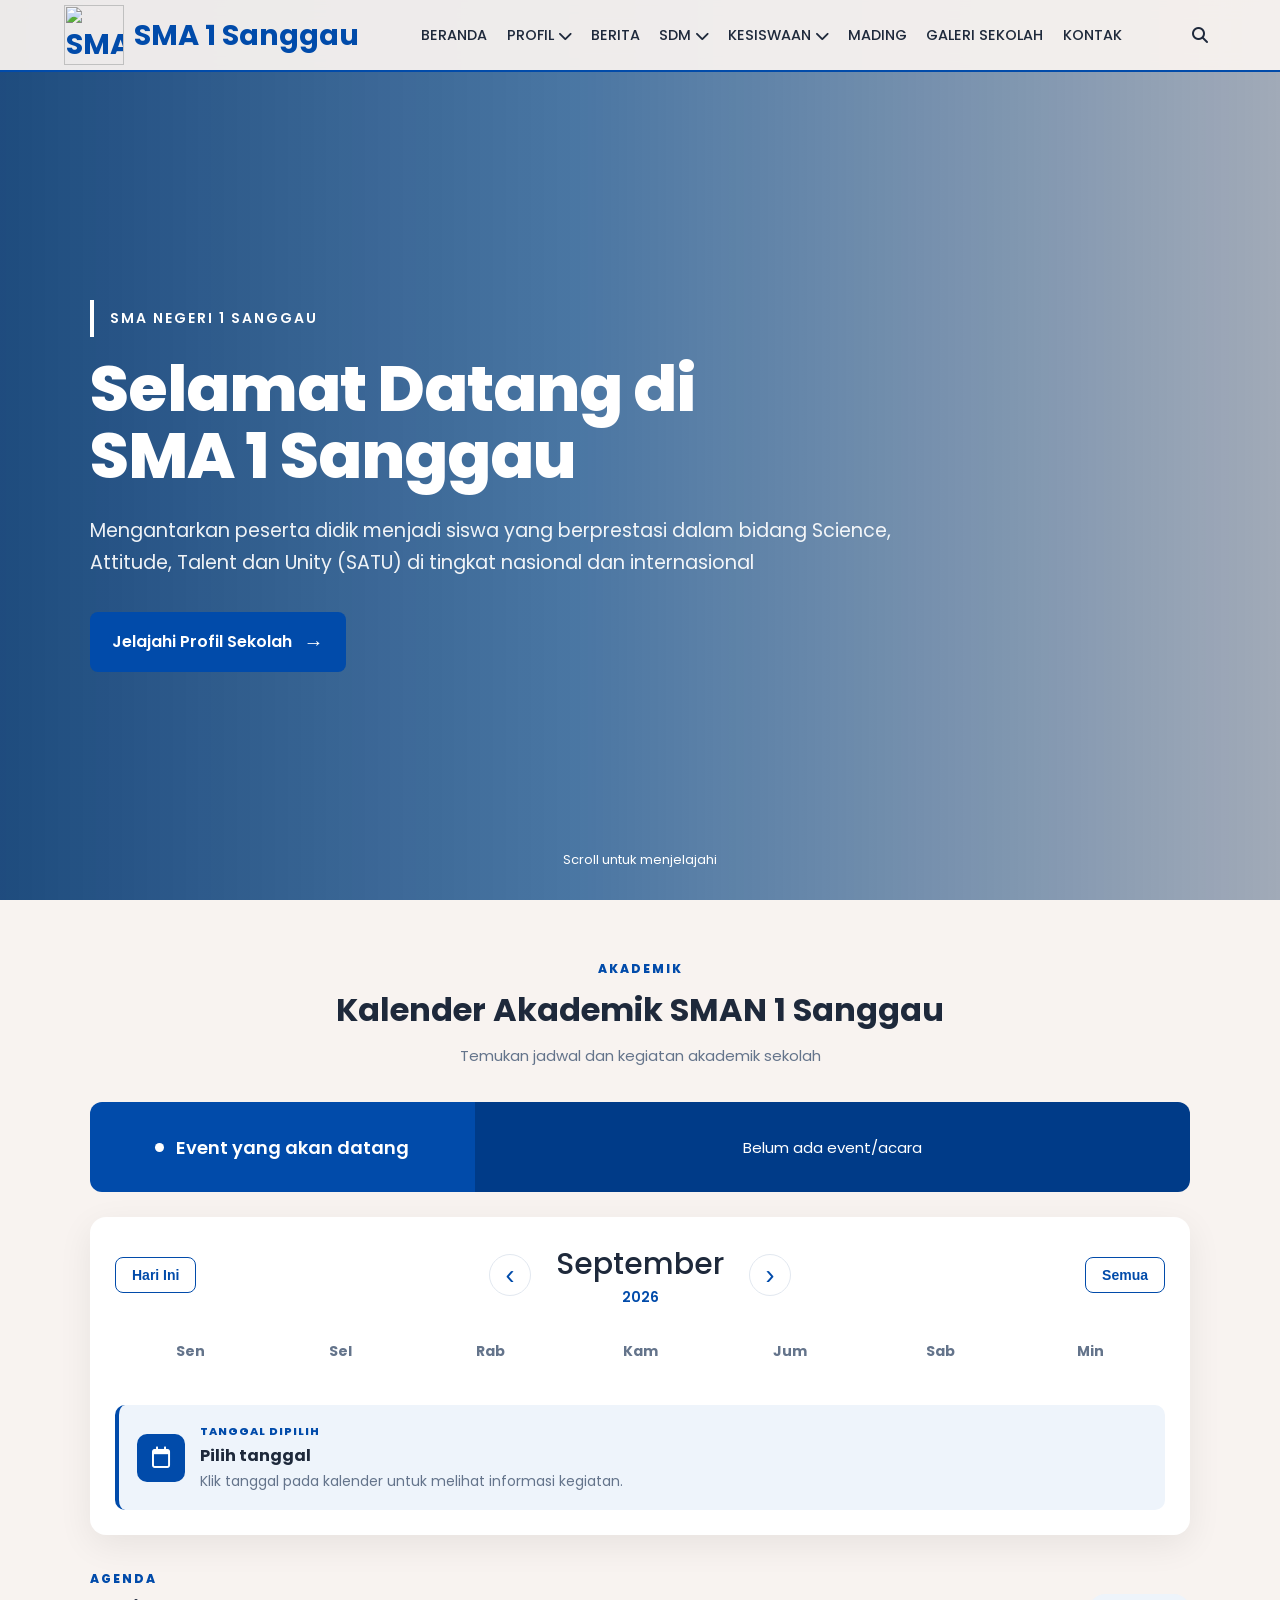
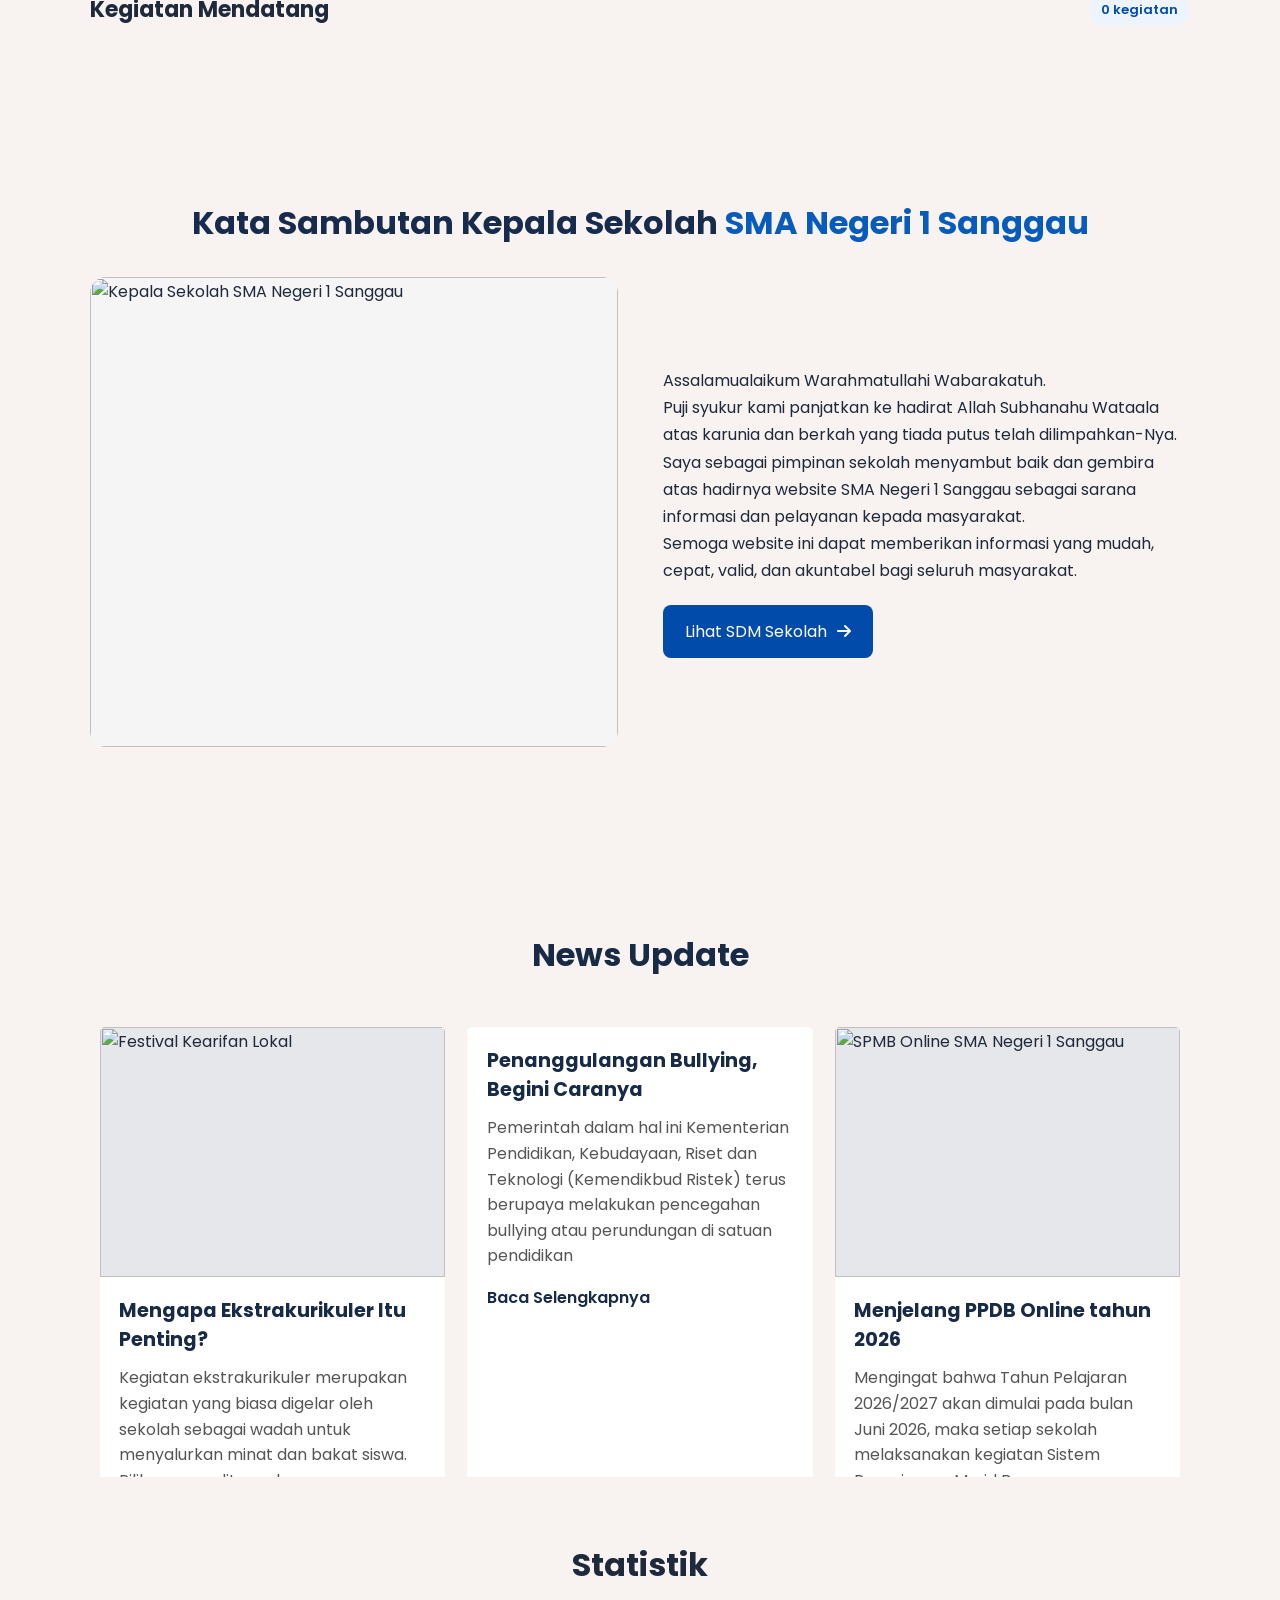
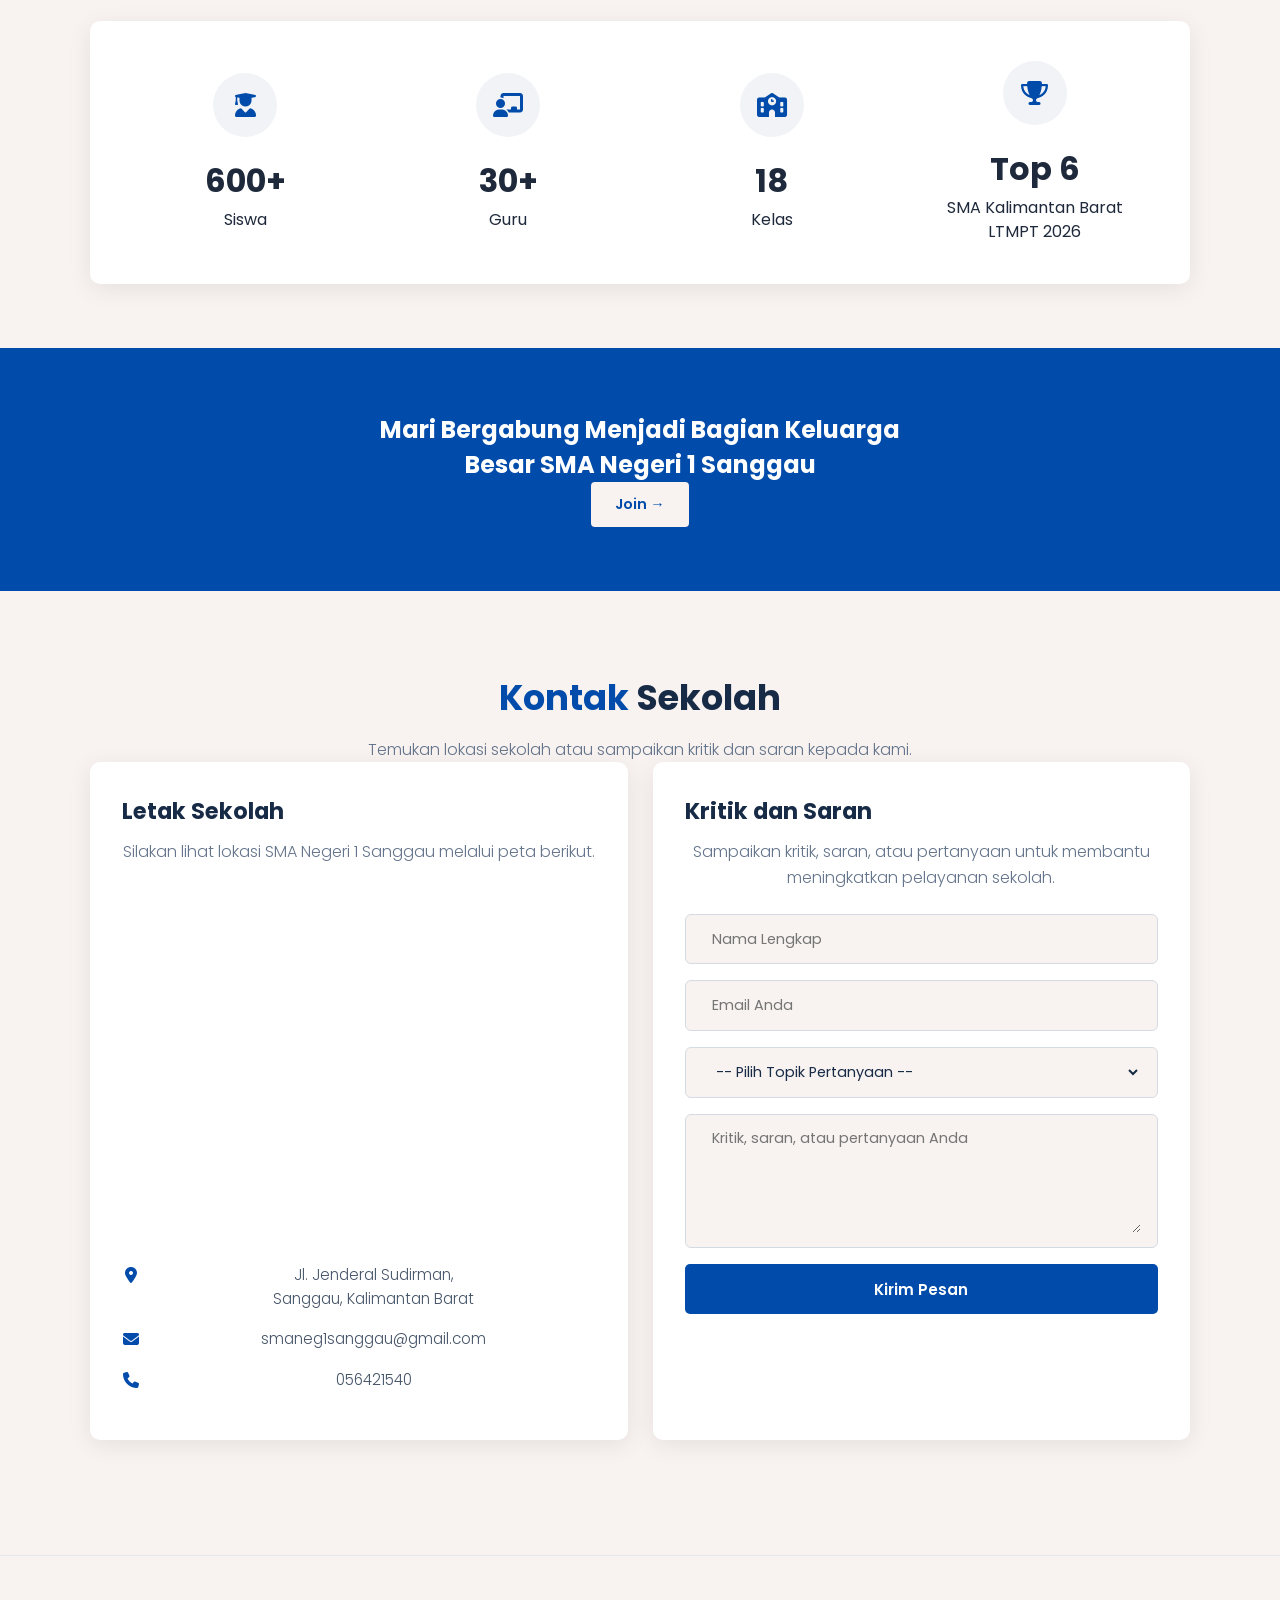
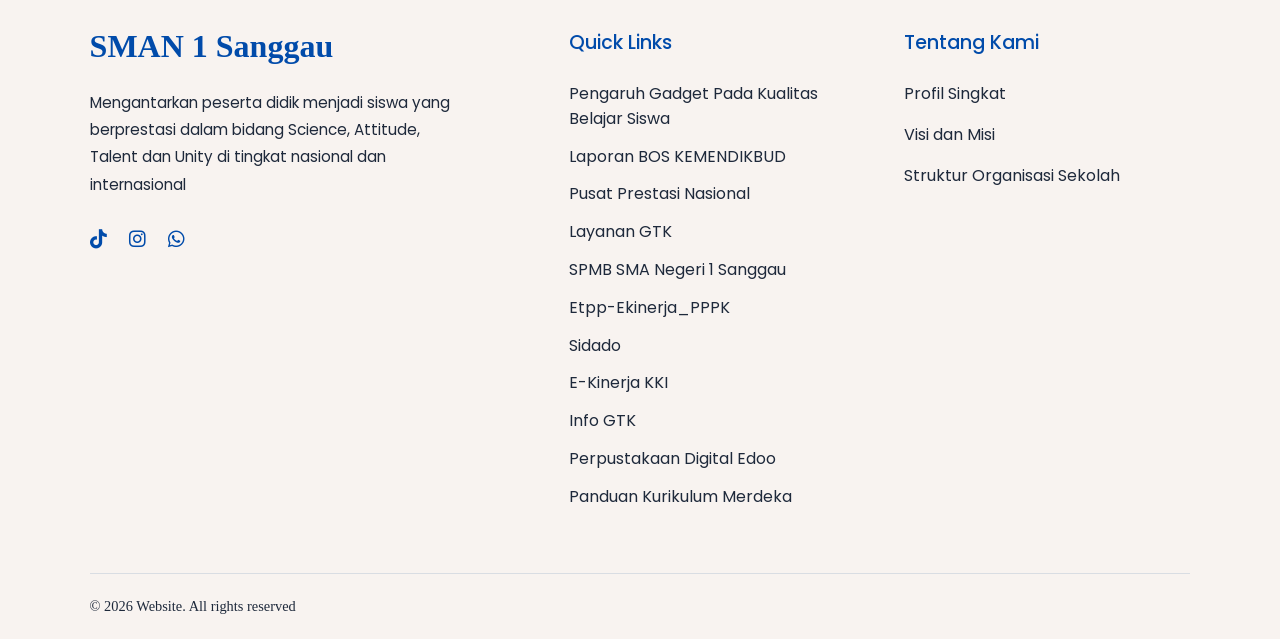
==== commit c7286141: "Fix iframe source filename case sensitivity" ====
--- a/index.html
+++ b/index.html
@@ -212,7 +212,7 @@
   </section>
   <section id="berita">
     <iframe
-      src="berita.html"
+      src="Berita.html"
       style="width: 100%; height: 650px; border: none;"
       title="Berita SMA Negeri 1 Sanggau"
     ></iframe>
@@ -292,4 +292,4 @@
   <script src="components.js"></script>
   <script src="script.js"></script>
 </body>
-</html>+</html>
